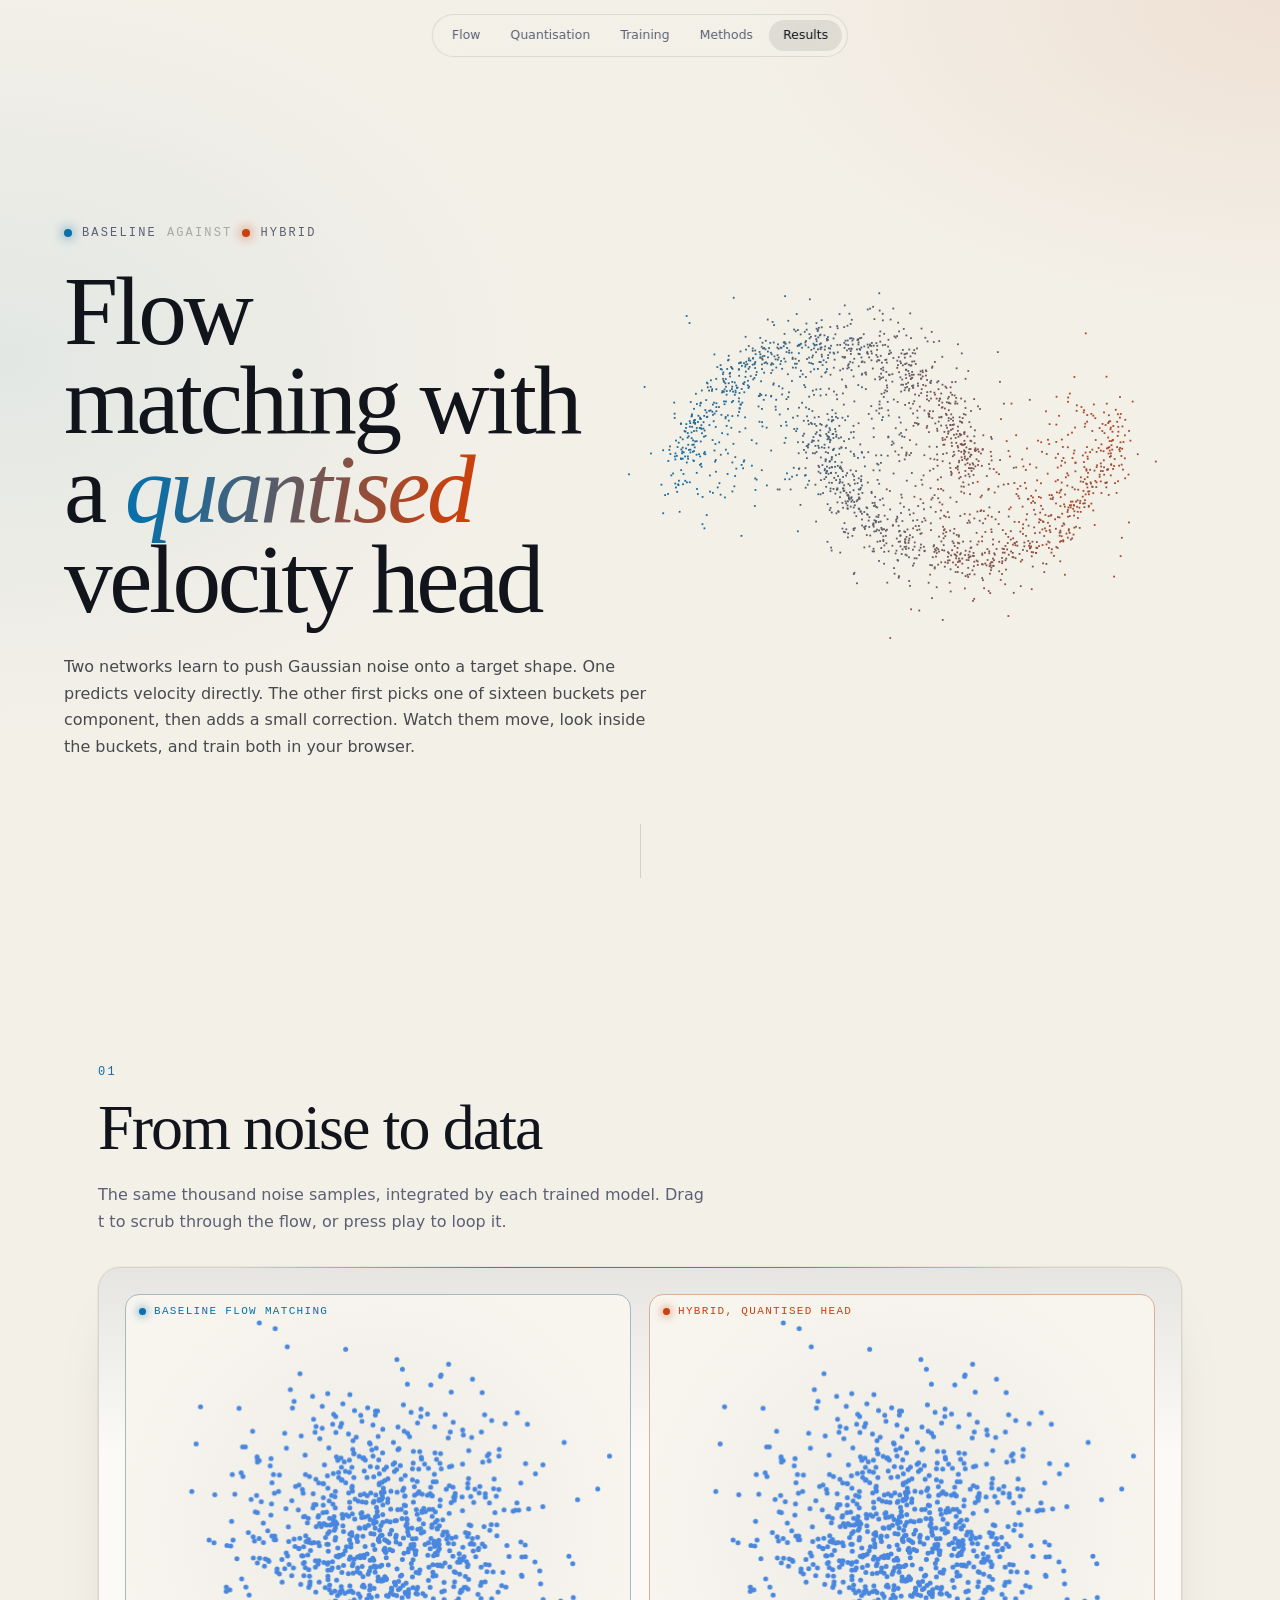
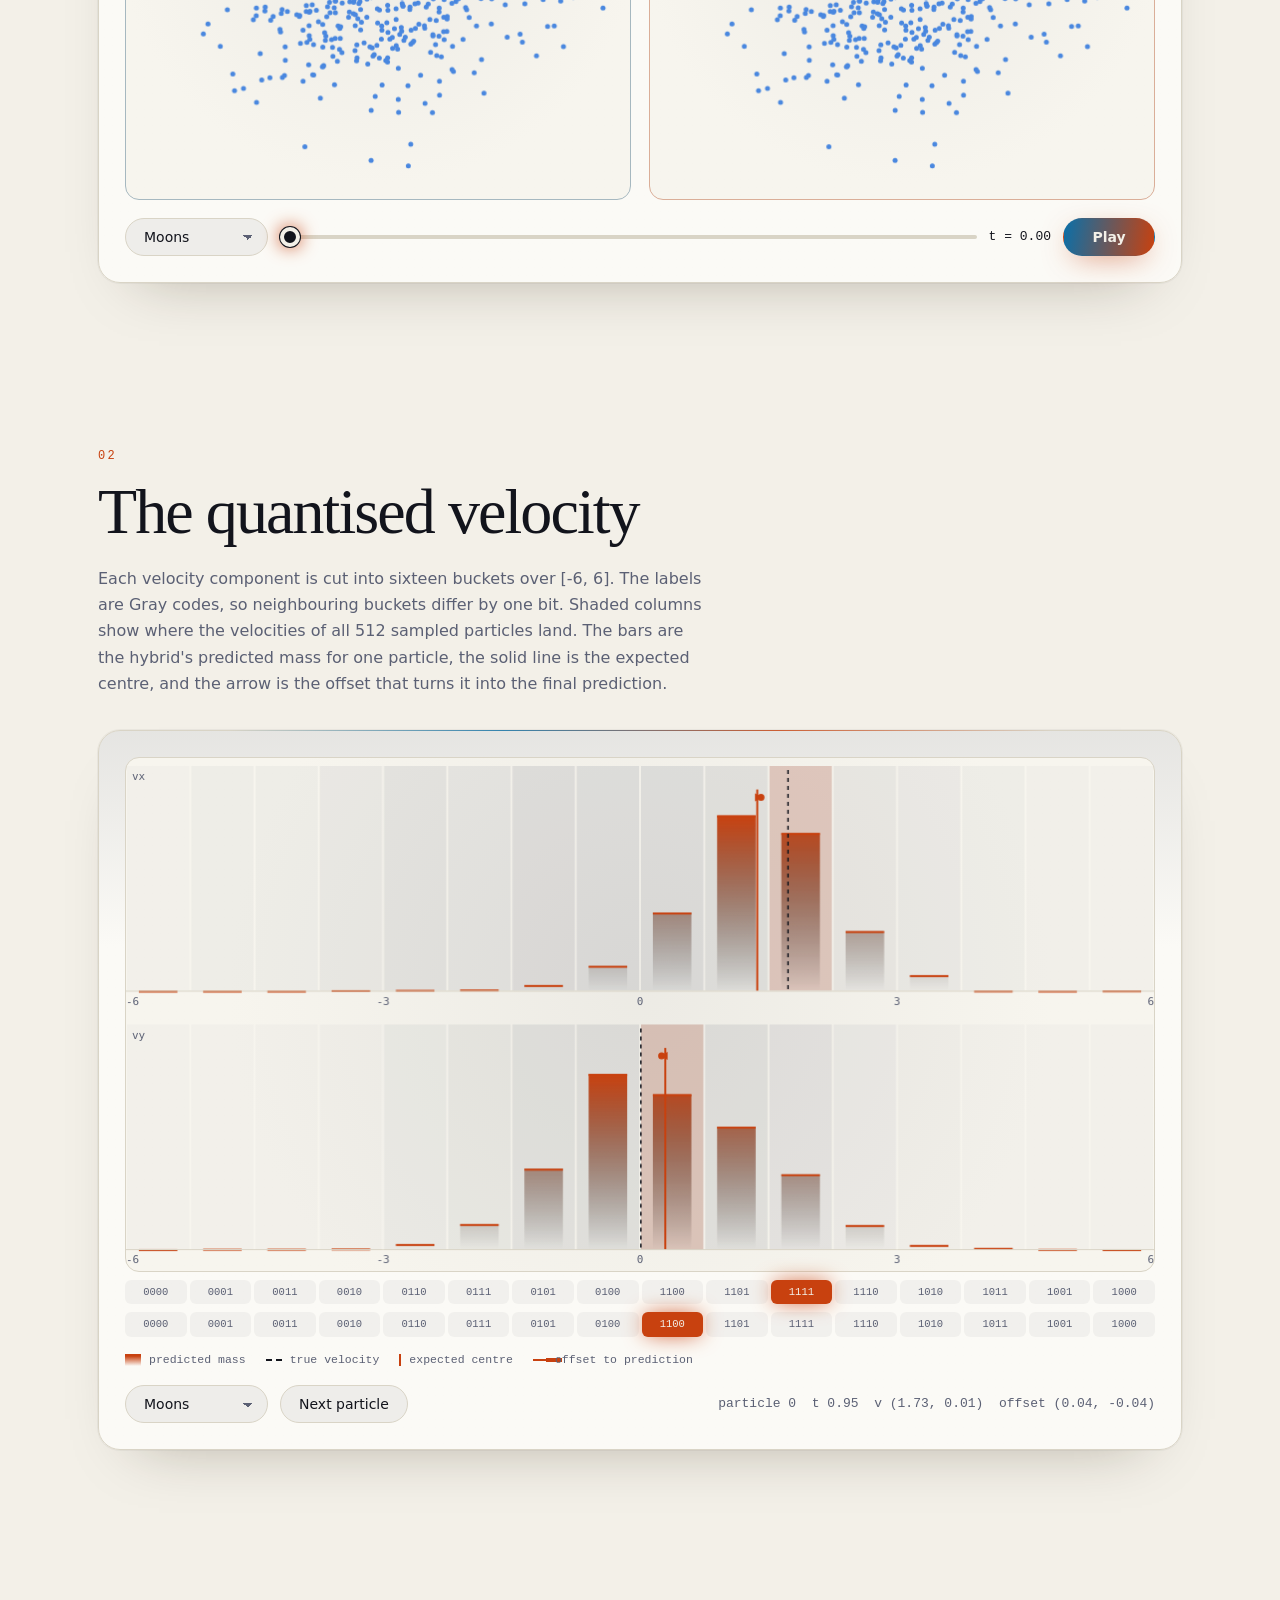
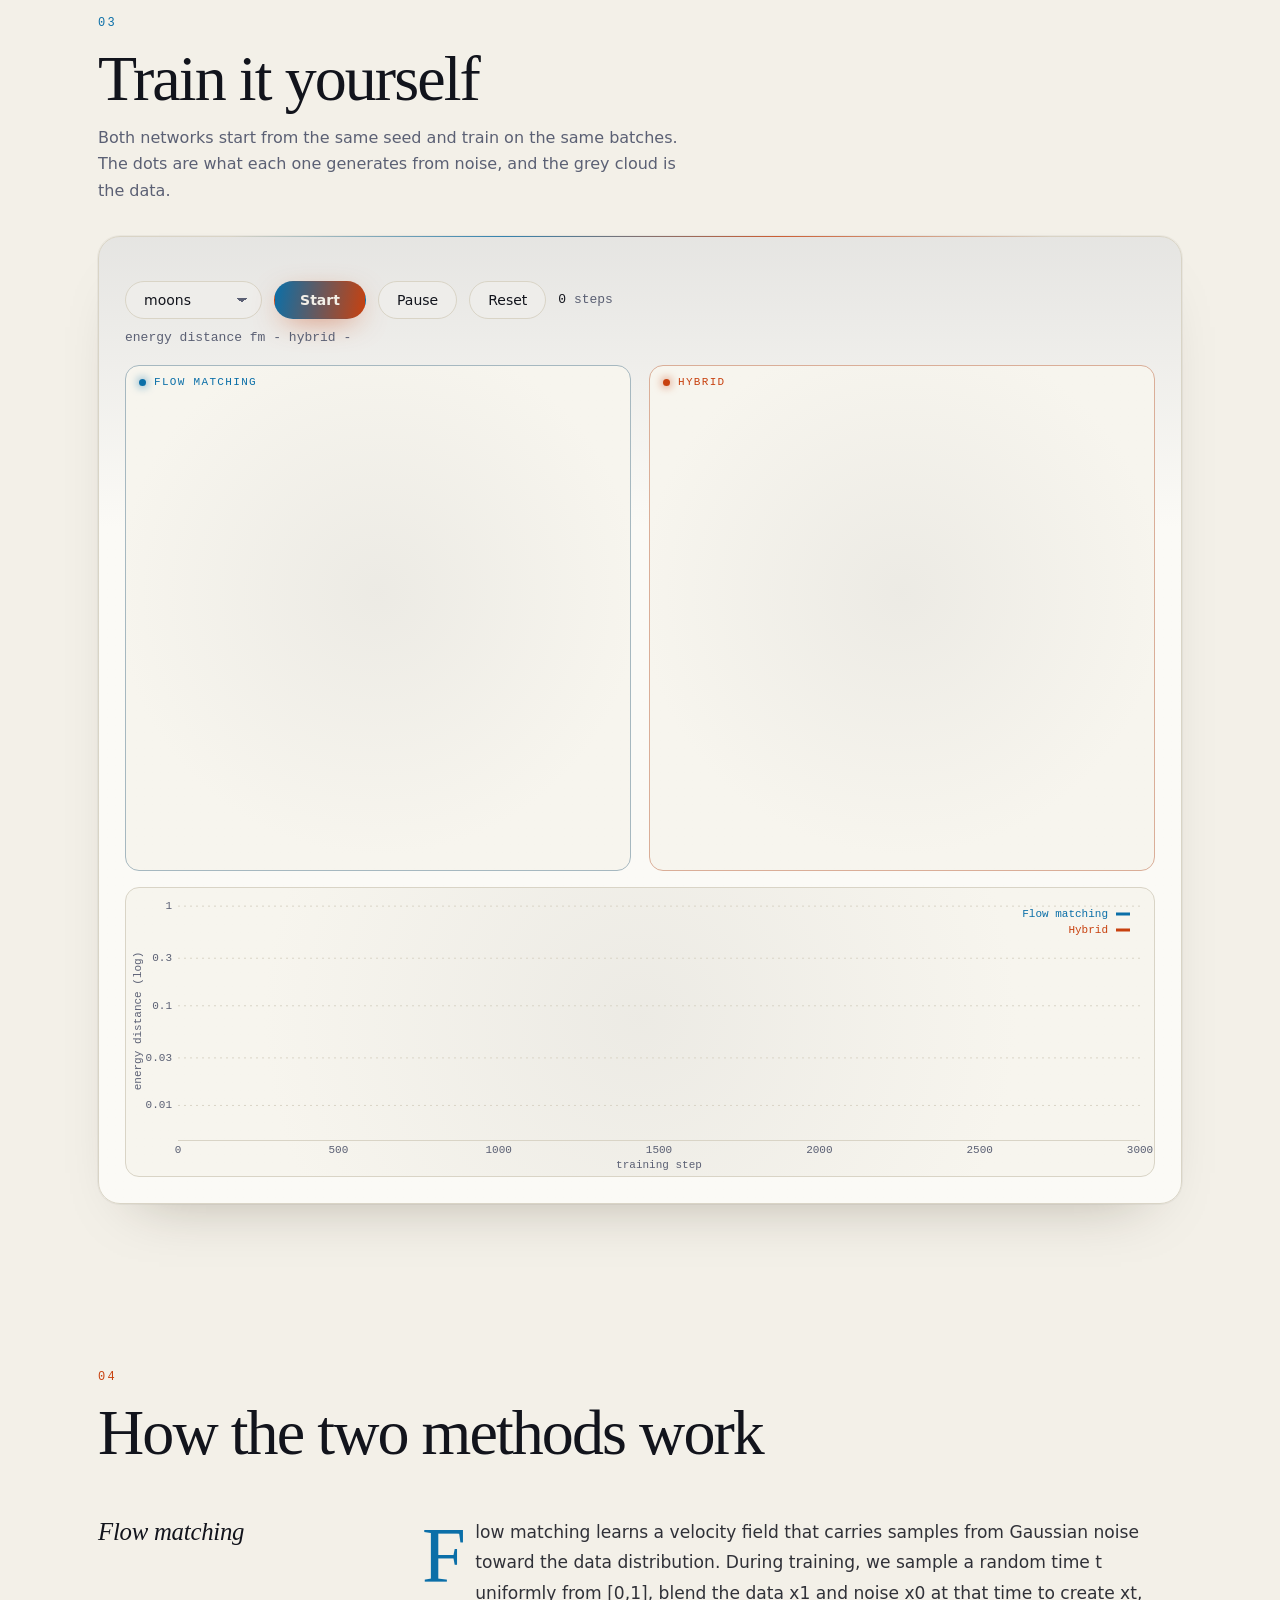
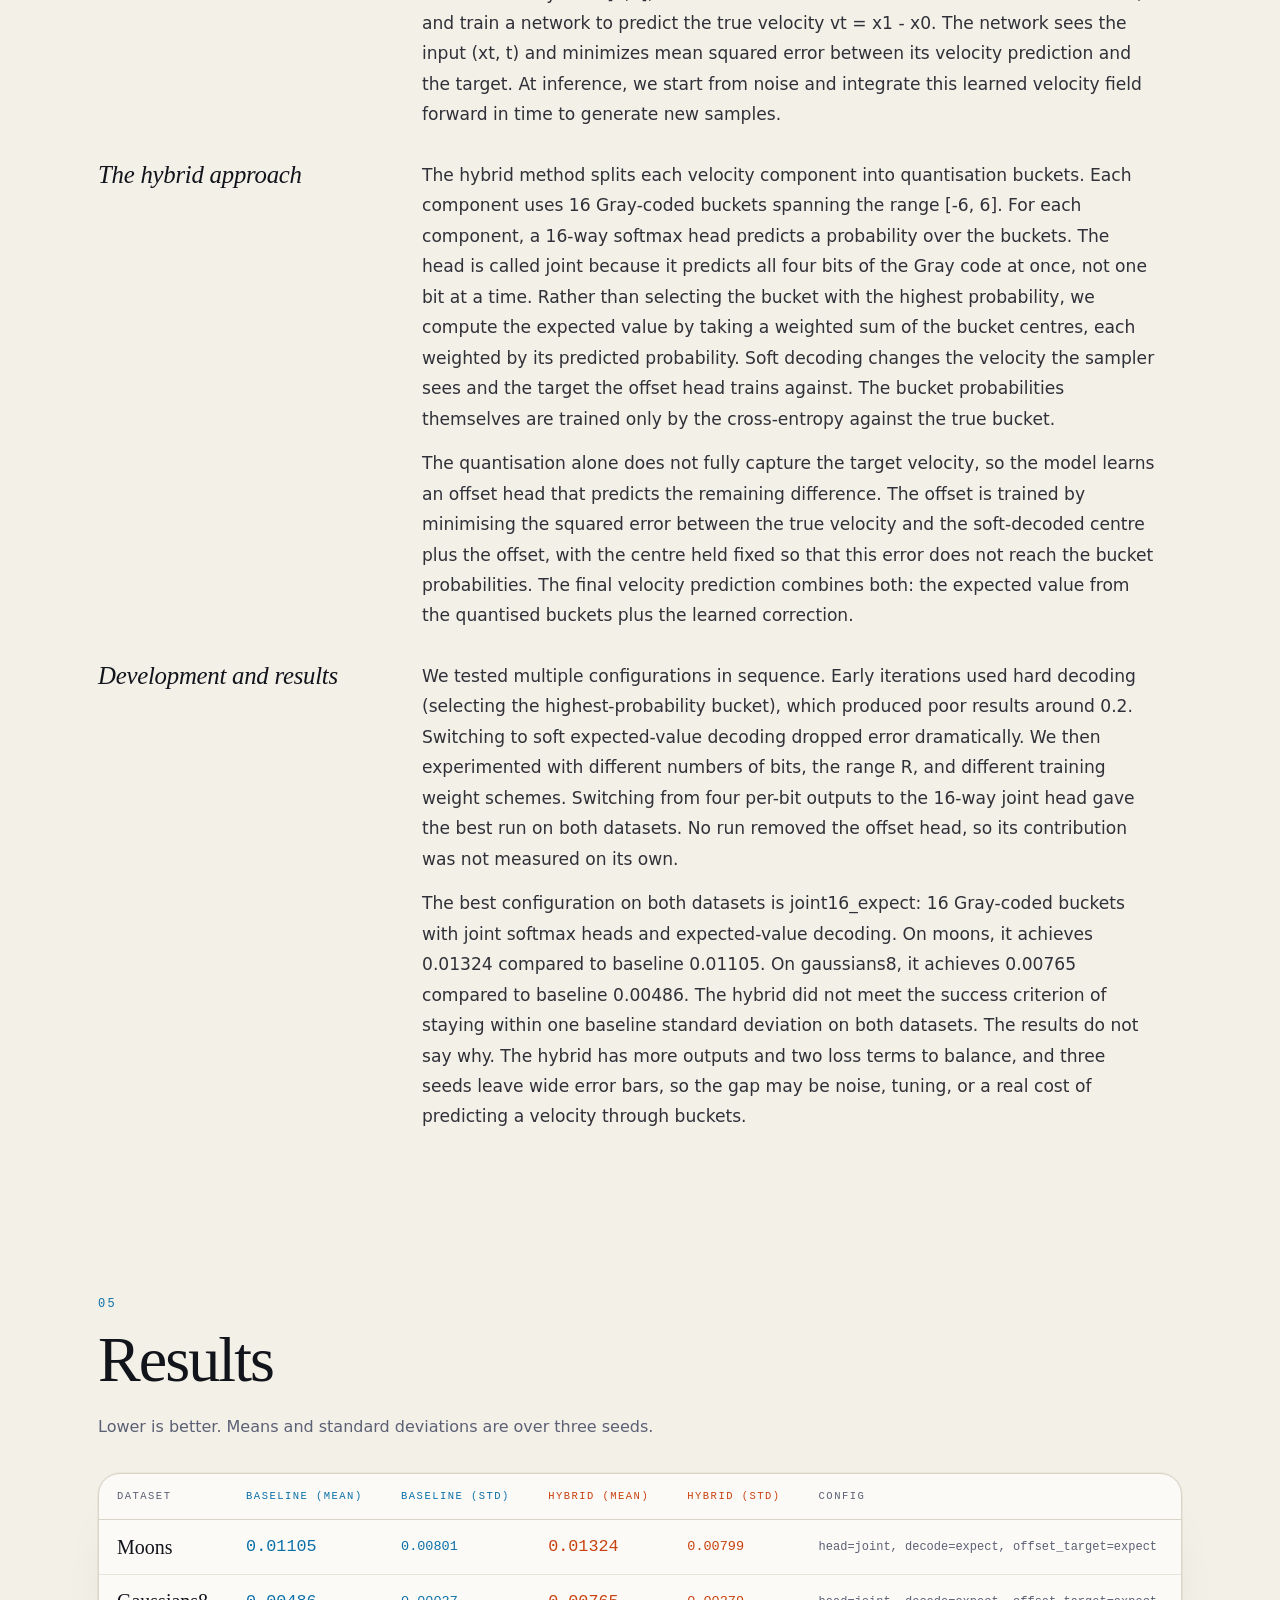
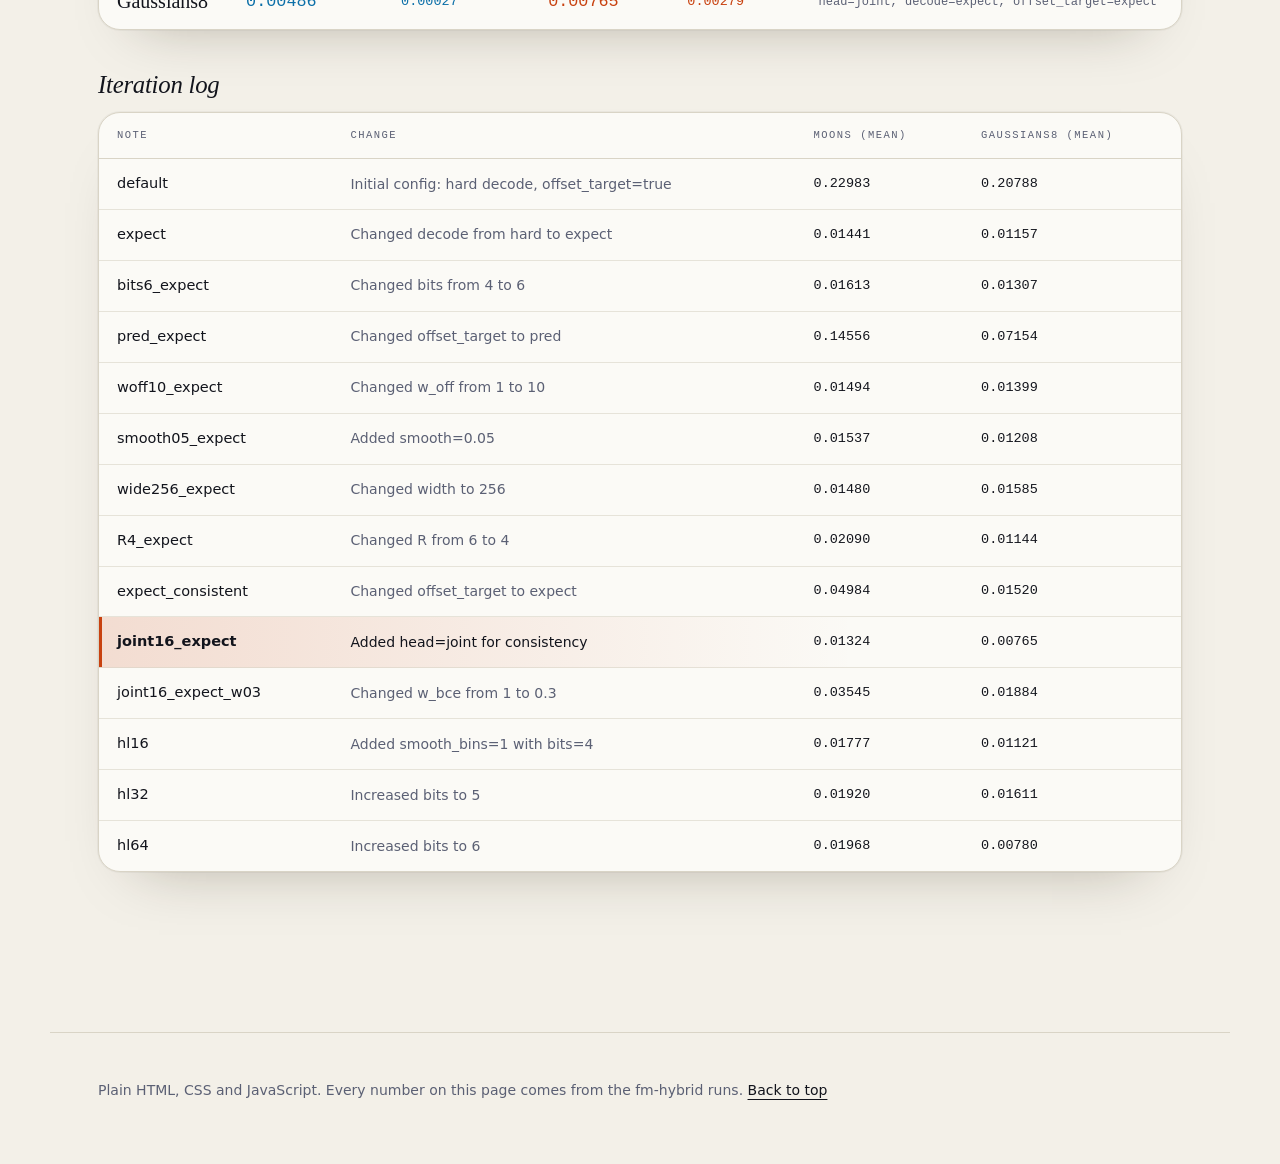
==== index.html @ cc27d555 "fm-hybrid-site: animation, quantisation view, in-browser training, prose and design Co-Authored-By: " ====
<!doctype html>
<html lang="en">
<head>
<meta charset="utf-8">
<title>Flow matching with a quantised velocity head</title>
<meta name="viewport" content="width=device-width, initial-scale=1">
<meta name="color-scheme" content="dark light">
<meta name="description" content="Flow matching against a hybrid with a quantised velocity head, with live animations and in-browser training.">
<link rel="stylesheet" href="css/style.css">
<script defer src="js/site.js"></script>
<script defer src="js/flow.js"></script>
<script defer src="js/quant.js"></script>
<script defer src="js/train-widget.js"></script>
</head>
<body>
<div class="progress" aria-hidden="true"></div>
<header id="top">
<canvas class="hero-canvas" aria-hidden="true"></canvas>
<div class="hero-inner">
<p class="eyebrow"><span class="dot fm"></span>baseline <span class="vs">against</span> <span class="dot hy"></span>hybrid</p>
<h1>Flow matching with a <em>quantised</em> velocity head</h1>
<p class="lede">Two networks learn to push Gaussian noise onto a target shape. One predicts velocity directly. The other first picks one of sixteen buckets per component, then adds a small correction. Watch them move, look inside the buckets, and train both in your browser.</p>
<nav aria-label="Sections">
<a href="#flow">Flow</a>
<a href="#quant">Quantisation</a>
<a href="#train">Training</a>
<a href="#methods">Methods</a>
<a href="#results">Results</a>
</nav>
</div>
<a class="scroll-cue" href="#flow" aria-label="Scroll to the first section"><span></span></a>
</header>
<main>
<section id="flow" data-widget="flow"><h2>From noise to data</h2>
<p class="lede">The same thousand noise samples, integrated by each trained model. Drag t to scrub through the flow, or press play to loop it.</p>
</section>
<section id="quant"><h2>The quantised velocity</h2>
<p class="lede">Each velocity component is cut into sixteen buckets over [-6, 6]. The labels are Gray codes, so neighbouring buckets differ by one bit. Shaded columns show where the velocities of all 512 sampled particles land. The bars are the hybrid's predicted mass for one particle, the solid line is the expected centre, and the arrow is the offset that turns it into the final prediction.</p>
</section>
<section id="train"><h2>Train it yourself</h2></section>
<section id="methods" class="prose"><h2>How the two methods work</h2>
<!-- prose:methods -->
<h3>Flow matching</h3>
<p>Flow matching learns a velocity field that carries samples from Gaussian noise toward the data distribution. During training, we sample a random time t uniformly from [0,1], blend the data x1 and noise x0 at that time to create xt, and train a network to predict the true velocity vt = x1 - x0. The network sees the input (xt, t) and minimizes mean squared error between its velocity prediction and the target. At inference, we start from noise and integrate this learned velocity field forward in time to generate new samples.</p>

<h3>The hybrid approach</h3>
<p>The hybrid method splits each velocity component into quantisation buckets. Each component uses 16 Gray-coded buckets spanning the range [-6, 6]. For each component, a 16-way softmax head predicts a probability over the buckets. The head is called joint because it predicts all four bits of the Gray code at once, not one bit at a time. Rather than selecting the bucket with the highest probability, we compute the expected value by taking a weighted sum of the bucket centres, each weighted by its predicted probability. Soft decoding changes the velocity the sampler sees and the target the offset head trains against. The bucket probabilities themselves are trained only by the cross-entropy against the true bucket.</p>
<p>The quantisation alone does not fully capture the target velocity, so the model learns an offset head that predicts the remaining difference. The offset is trained by minimising the squared error between the true velocity and the soft-decoded centre plus the offset, with the centre held fixed so that this error does not reach the bucket probabilities. The final velocity prediction combines both: the expected value from the quantised buckets plus the learned correction.</p>

<h3>Development and results</h3>
<p>We tested multiple configurations in sequence. Early iterations used hard decoding (selecting the highest-probability bucket), which produced poor results around 0.2. Switching to soft expected-value decoding dropped error dramatically. We then experimented with different numbers of bits, the range R, and different training weight schemes. Switching from four per-bit outputs to the 16-way joint head gave the best run on both datasets. No run removed the offset head, so its contribution was not measured on its own.</p>
<p>The best configuration on both datasets is joint16_expect: 16 Gray-coded buckets with joint softmax heads and expected-value decoding. On moons, it achieves 0.01324 compared to baseline 0.01105. On gaussians8, it achieves 0.00765 compared to baseline 0.00486. The hybrid did not meet the success criterion of staying within one baseline standard deviation on both datasets. The results do not say why. The hybrid has more outputs and two loss terms to balance, and three seeds leave wide error bars, so the gap may be noise, tuning, or a real cost of predicting a velocity through buckets.</p>
<!-- /prose:methods -->
</section>
<section id="results"><h2>Results</h2>
<p class="lede">Lower is better. Means and standard deviations are over three seeds.</p>
<div class="table-wrap">
<table class="headline">
<thead>
<tr>
<th>Dataset</th>
<th class="c-fm">Baseline (mean)</th>
<th class="c-fm">Baseline (std)</th>
<th class="c-hy">Hybrid (mean)</th>
<th class="c-hy">Hybrid (std)</th>
<th>Config</th>
</tr>
</thead>
<tbody>
<tr>
<td>Moons</td>
<td>0.01105</td>
<td>0.00801</td>
<td>0.01324</td>
<td>0.00799</td>
<td><code>head=joint, decode=expect, offset_target=expect</code></td>
</tr>
<tr>
<td>Gaussians8</td>
<td>0.00486</td>
<td>0.00027</td>
<td>0.00765</td>
<td>0.00279</td>
<td><code>head=joint, decode=expect, offset_target=expect</code></td>
</tr>
</tbody>
</table>
</div>

<h3>Iteration log</h3>
<div class="table-wrap">
<table class="log">
<thead>
<tr>
<th>Note</th>
<th>Change</th>
<th>Moons (mean)</th>
<th>Gaussians8 (mean)</th>
</tr>
</thead>
<tbody>
<tr>
<td>default</td>
<td>Initial config: hard decode, offset_target=true</td>
<td>0.22983</td>
<td>0.20788</td>
</tr>
<tr>
<td>expect</td>
<td>Changed decode from hard to expect</td>
<td>0.01441</td>
<td>0.01157</td>
</tr>
<tr>
<td>bits6_expect</td>
<td>Changed bits from 4 to 6</td>
<td>0.01613</td>
<td>0.01307</td>
</tr>
<tr>
<td>pred_expect</td>
<td>Changed offset_target to pred</td>
<td>0.14556</td>
<td>0.07154</td>
</tr>
<tr>
<td>woff10_expect</td>
<td>Changed w_off from 1 to 10</td>
<td>0.01494</td>
<td>0.01399</td>
</tr>
<tr>
<td>smooth05_expect</td>
<td>Added smooth=0.05</td>
<td>0.01537</td>
<td>0.01208</td>
</tr>
<tr>
<td>wide256_expect</td>
<td>Changed width to 256</td>
<td>0.01480</td>
<td>0.01585</td>
</tr>
<tr>
<td>R4_expect</td>
<td>Changed R from 6 to 4</td>
<td>0.02090</td>
<td>0.01144</td>
</tr>
<tr>
<td>expect_consistent</td>
<td>Changed offset_target to expect</td>
<td>0.04984</td>
<td>0.01520</td>
</tr>
<tr class="best">
<td>joint16_expect</td>
<td>Added head=joint for consistency</td>
<td>0.01324</td>
<td>0.00765</td>
</tr>
<tr>
<td>joint16_expect_w03</td>
<td>Changed w_bce from 1 to 0.3</td>
<td>0.03545</td>
<td>0.01884</td>
</tr>
<tr>
<td>hl16</td>
<td>Added smooth_bins=1 with bits=4</td>
<td>0.01777</td>
<td>0.01121</td>
</tr>
<tr>
<td>hl32</td>
<td>Increased bits to 5</td>
<td>0.01920</td>
<td>0.01611</td>
</tr>
<tr>
<td>hl64</td>
<td>Increased bits to 6</td>
<td>0.01968</td>
<td>0.00780</td>
</tr>
</tbody>
</table>
</div>
</section>
</main>
<footer><p>Plain HTML, CSS and JavaScript. Every number on this page comes from the fm-hybrid runs. <a href="#top">Back to top</a></p></footer>
</body>
</html>
---- css/style.css ----
:root {
  --bg: #07080d; --bg-2: #0d0f18; --surface: #10131d; --text: #eef0f6; --muted: #8a91a6; --faint: #4a5066;
  --fm: #5ad1ff; --hybrid: #ff7a45; --border: #222736; --canvas-bg: #090b12;
  --radius: 22px;
  --font: "Inter", system-ui, -apple-system, "Segoe UI", Roboto, sans-serif;
  --display: "Iowan Old Style", "Palatino Linotype", Palatino, "URW Palladio L", P052, "Book Antiqua", Georgia, serif;
  --mono: ui-monospace, "JetBrains Mono", "SF Mono", Menlo, Consolas, monospace;
  --ease: cubic-bezier(.2, .7, .1, 1);
  --glow: 0 0 0 1px color-mix(in oklab, var(--text) 6%, transparent), 0 30px 80px -40px rgb(0 0 0 / .8);
  color-scheme: dark;
}
@media (prefers-color-scheme: light) {
  :root {
    --bg: #f3f0e8; --bg-2: #ebe7dc; --surface: #fbfaf6; --text: #12141c; --muted: #5b6074; --faint: #a7a99f;
    --fm: #0b6fa8; --hybrid: #c8410f; --border: #d9d4c6; --canvas-bg: #f7f5ee;
    --glow: 0 0 0 1px rgb(0 0 0 / .04), 0 30px 60px -40px rgb(40 30 10 / .35);
    color-scheme: light;
  }
}
* { box-sizing: border-box; }
html { scroll-behavior: smooth; -webkit-text-size-adjust: 100%; }
body {
  margin: 0; color: var(--text); font: 17px/1.65 var(--font); background: var(--bg);
  background-image:
    radial-gradient(60vw 50vh at 100% 0%, color-mix(in oklab, var(--hybrid) 9%, transparent), transparent 70%),
    radial-gradient(60vw 60vh at 0% 40%, color-mix(in oklab, var(--fm) 7%, transparent), transparent 70%);
  background-attachment: fixed; -webkit-font-smoothing: antialiased; overflow-x: hidden;
}
::selection { background: var(--hybrid); color: var(--bg); }
a { color: inherit; }
:focus-visible { outline: 2px solid var(--hybrid); outline-offset: 3px; border-radius: 6px; }

.progress {
  position: fixed; inset: 0 0 auto; height: 2px; z-index: 30; transform-origin: 0 50%; transform: scaleX(0);
  background: linear-gradient(90deg, var(--fm), var(--hybrid));
  animation: grow linear both; animation-timeline: scroll(root);
}
@keyframes grow { to { transform: scaleX(1); } }

/* hero */
header#top {
  position: relative; min-height: 100svh; display: grid; align-items: end; isolation: isolate; overflow: hidden;
  padding: 120px clamp(20px, 5vw, 72px) clamp(72px, 12vh, 140px);
}
.hero-canvas { position: absolute; inset: 0; width: 100%; height: 100%; z-index: -1; }
header#top::after {
  content: ""; position: absolute; inset: auto 0 0; height: 30%; z-index: -1; pointer-events: none;
  background: linear-gradient(transparent, var(--bg));
}
.hero-inner { max-width: 1240px; width: 100%; margin: 0 auto; }
.eyebrow {
  font: 500 12px/1 var(--mono); letter-spacing: .18em; text-transform: uppercase; color: var(--muted);
  display: flex; align-items: center; gap: 10px; margin: 0 0 28px;
}
.eyebrow .vs { color: var(--faint); }
.dot { width: 8px; height: 8px; border-radius: 50%; display: inline-block; }
.dot.fm { background: var(--fm); box-shadow: 0 0 12px var(--fm); }
.dot.hy { background: var(--hybrid); box-shadow: 0 0 12px var(--hybrid); }
h1 {
  font: 400 clamp(2.7rem, 7.6vw, 7.4rem)/.92 var(--display); letter-spacing: -.035em;
  max-width: 11ch; margin: 0; text-wrap: balance;
}
h1 em {
  font-style: italic; padding-right: .06em;
  background: linear-gradient(100deg, var(--fm) 10%, var(--hybrid) 90%); -webkit-background-clip: text; background-clip: text; color: transparent;
}
.lede { max-width: 60ch; color: var(--muted); font-size: clamp(1rem, 1.25vw, 1.15rem); margin: 0 0 32px; text-wrap: pretty; }
header .lede { margin-top: 30px; color: color-mix(in oklab, var(--text) 72%, var(--bg)); }

#top nav {
  position: fixed; top: 14px; left: 50%; transform: translateX(-50%); z-index: 20;
  display: flex; gap: 2px; padding: 5px; border-radius: 999px; max-width: calc(100vw - 20px); overflow-x: auto; scrollbar-width: none;
  background: color-mix(in oklab, var(--bg) 62%, transparent); border: 1px solid color-mix(in oklab, var(--text) 10%, transparent);
  backdrop-filter: blur(14px) saturate(1.4); -webkit-backdrop-filter: blur(14px) saturate(1.4);
}
#top nav a {
  font: 500 12.5px/1 var(--font); text-decoration: none; color: var(--muted); padding: 9px 14px; border-radius: 999px;
  white-space: nowrap; transition: color .25s, background .25s;
}
#top nav a:hover, #top nav a.here { color: var(--text); background: color-mix(in oklab, var(--text) 9%, transparent); }
.scroll-cue {
  position: absolute; left: 50%; bottom: 22px; width: 1px; height: 54px; overflow: hidden;
  background: color-mix(in oklab, var(--text) 14%, transparent);
}
.scroll-cue span {
  position: absolute; left: 0; top: -40%; width: 1px; height: 40%;
  background: linear-gradient(transparent, var(--text)); animation: drip 2.2s var(--ease) infinite;
}
@keyframes drip { to { top: 110%; } }

/* layout */
main { max-width: 1180px; margin: 0 auto; padding: 0 clamp(16px, 4vw, 48px) 40px; counter-reset: sec; }
main > section { padding-top: clamp(80px, 13vw, 168px); counter-increment: sec; scroll-margin-top: 20px; }
h2 {
  font: 400 clamp(2.1rem, 5vw, 4rem)/1 var(--display); letter-spacing: -.03em; margin: 0 0 22px; text-wrap: balance;
}
h2::before {
  content: counter(sec, decimal-leading-zero); display: block; margin-bottom: 18px;
  font: 500 12px/1 var(--mono); letter-spacing: .2em; color: var(--hybrid);
}
main > section:nth-of-type(odd) h2::before { color: var(--fm); }
h3 { font: italic 400 1.55rem/1.2 var(--display); letter-spacing: -.01em; margin: 40px 0 12px; }

/* widgets */
.widget {
  position: relative; border-radius: var(--radius); padding: clamp(12px, 2.2vw, 26px);
  background: linear-gradient(180deg, color-mix(in oklab, var(--surface) 92%, var(--text)), var(--surface) 30%);
  border: 1px solid var(--border); box-shadow: var(--glow);
}
.widget::before {
  content: ""; position: absolute; top: -1px; left: 12%; right: 12%; height: 1px;
  background: linear-gradient(90deg, transparent, var(--fm), var(--hybrid), transparent); opacity: .8;
}
.duo, .train-row { display: grid; grid-template-columns: 1fr 1fr; gap: clamp(10px, 1.6vw, 18px); }
.panel { position: relative; margin: 0; --m: var(--fm); }
.panel[data-method="hybrid"] { --m: var(--hybrid); }
.panel canvas, .quant-canvas, .train-metric {
  display: block; width: 100%; border-radius: calc(var(--radius) - 8px);
  background: radial-gradient(circle at 50% 45%, color-mix(in oklab, var(--text) 4%, var(--canvas-bg)), var(--canvas-bg) 70%);
  border: 1px solid var(--border);
}
.panel canvas { aspect-ratio: 1; border-color: color-mix(in oklab, var(--m) 28%, var(--border)); transition: border-color .4s, box-shadow .4s; }
.panel:hover canvas { border-color: color-mix(in oklab, var(--m) 60%, var(--border)); box-shadow: 0 0 40px -12px var(--m); }
.panel-label {
  position: absolute; top: 12px; left: 14px; display: flex; align-items: center; gap: 8px; pointer-events: none;
  font: 500 11px/1 var(--mono); letter-spacing: .12em; text-transform: uppercase; color: var(--m);
}
.panel-label::before { content: ""; width: 7px; height: 7px; border-radius: 50%; background: var(--m); box-shadow: 0 0 10px var(--m); }

.controls { display: flex; flex-wrap: wrap; align-items: center; gap: 10px 12px; margin-top: 18px; }
.btn, .controls select {
  font: 500 14px/1 var(--font); color: var(--text); background: color-mix(in oklab, var(--text) 5%, var(--surface));
  border: 1px solid var(--border); border-radius: 999px; padding: 11px 18px; cursor: pointer;
  transition: border-color .2s, background .2s, transform .2s var(--ease), box-shadow .3s;
}
.btn:hover:not(:disabled), .controls select:hover { border-color: color-mix(in oklab, var(--text) 35%, var(--border)); transform: translateY(-1px); }
.btn:active:not(:disabled) { transform: translateY(0) scale(.97); }
.btn:disabled { opacity: .38; cursor: default; }
.controls select {
  appearance: none; -webkit-appearance: none; padding-right: 38px;
  background-image: linear-gradient(45deg, transparent 50%, var(--muted) 50%), linear-gradient(135deg, var(--muted) 50%, transparent 50%);
  background-position: calc(100% - 19px) 52%, calc(100% - 14px) 52%; background-size: 5px 5px; background-repeat: no-repeat;
}
.controls select option { background: var(--surface); color: var(--text); }
.btn.play, .btn.train-start {
  color: var(--bg); border-color: transparent; font-weight: 600; min-width: 92px;
  background: linear-gradient(100deg, var(--fm), var(--hybrid));
  box-shadow: 0 8px 30px -10px color-mix(in oklab, var(--hybrid) 70%, transparent);
}
.btn.play:hover, .btn.train-start:hover:not(:disabled) { box-shadow: 0 10px 36px -8px var(--hybrid); }
.btn.play[aria-pressed="true"] { background: var(--text); box-shadow: none; }

.range {
  -webkit-appearance: none; appearance: none; flex: 1 1 220px; min-width: 160px; height: 28px; margin: 0; background: transparent; cursor: pointer; --p: 0%;
}
.range::-webkit-slider-runnable-track {
  height: 4px; border-radius: 4px;
  background: linear-gradient(90deg, var(--fm), var(--hybrid)) 0 0 / var(--p) 100% no-repeat, var(--border);
}
.range::-moz-range-track { height: 4px; border-radius: 4px; background: var(--border); }
.range::-moz-range-progress { height: 4px; border-radius: 4px; background: linear-gradient(90deg, var(--fm), var(--hybrid)); }
.range::-webkit-slider-thumb {
  -webkit-appearance: none; width: 20px; height: 20px; margin-top: -8px; border-radius: 50%;
  background: var(--text); border: 4px solid var(--bg); box-shadow: 0 0 0 1px var(--text), 0 0 18px var(--hybrid);
  transition: transform .2s var(--ease);
}
.range::-moz-range-thumb { width: 12px; height: 12px; border-radius: 50%; background: var(--text); border: 4px solid var(--bg); box-shadow: 0 0 0 1px var(--text), 0 0 18px var(--hybrid); }
.range:hover::-webkit-slider-thumb, .range:active::-webkit-slider-thumb { transform: scale(1.18); }
.range:focus-visible { outline: none; }
.range:focus-visible::-webkit-slider-thumb { box-shadow: 0 0 0 2px var(--hybrid), 0 0 18px var(--hybrid); }

.readout { font: 13px/1.4 var(--mono); color: var(--muted); font-variant-numeric: tabular-nums; }
.t-readout { min-width: 8ch; color: var(--text); }

/* quantisation */
.quant-canvas { aspect-ratio: 16 / 8; }
.bin-strip { display: grid; grid-template-columns: repeat(16, 1fr); gap: 3px; margin-top: 8px; }
.bin-label {
  font: 10.5px/1 var(--mono); text-align: center; padding: 7px 0; border-radius: 6px; color: var(--muted);
  background: color-mix(in oklab, var(--text) 4%, transparent); transition: background .35s var(--ease), color .35s, box-shadow .35s;
}
.bin-label.on { background: var(--hybrid); color: var(--bg); box-shadow: 0 0 22px -4px var(--hybrid); }
.legend { display: flex; flex-wrap: wrap; gap: 8px 20px; margin-top: 16px; font: 11.5px/1.3 var(--mono); color: var(--muted); }
.legend .k { display: inline-flex; align-items: center; gap: 8px; }
.legend .k::before { content: ""; width: 16px; height: 10px; }
.k-bar::before { background: linear-gradient(var(--hybrid), transparent); border-top: 2px solid var(--hybrid); }
.k-true::before { height: 0 !important; border-top: 2px dashed var(--text); }
.k-exp::before { width: 2px !important; height: 12px !important; background: var(--hybrid); }
.k-off::before { height: 2px !important; background: var(--hybrid); box-shadow: 14px 0 0 1px var(--hybrid); width: 14px !important; }
.offset-readout { margin-left: auto; white-space: pre-wrap; }

/* training */
#train .train-intro { margin-top: -8px; }
.train-row { margin-top: 18px; }
.train-fig canvas { aspect-ratio: 1; }
.train-fig .panel-label { top: 12px; }
.train-metric { height: 290px; margin-top: 16px; }
.metric-readout { flex-basis: 100%; }
.step-readout { color: var(--text); min-width: 5ch; }
.step-readout::after { content: " steps"; color: var(--muted); }

/* prose */
.prose { display: grid; grid-template-columns: minmax(180px, 260px) minmax(0, 68ch); column-gap: clamp(24px, 5vw, 72px); }
.prose > h2 { grid-column: 1 / -1; }
.prose > h3 { grid-column: 1; margin-top: 30px; color: var(--text); }
.prose > p { grid-column: 2; margin: 30px 0 0; font-size: 1.07rem; line-height: 1.78; color: color-mix(in oklab, var(--text) 84%, var(--bg)); }
.prose > h3 + p + p { margin-top: 14px; }
.prose > h3:first-of-type + p::first-letter {
  float: left; font: 400 4.6em/.8 var(--display); margin: .08em .12em 0 0; color: var(--fm);
}

/* tables */
.table-wrap { overflow-x: auto; border-radius: var(--radius); border: 1px solid var(--border); background: var(--surface); box-shadow: var(--glow); }
table { width: 100%; border-collapse: collapse; font-size: 14.5px; }
th {
  font: 500 10.5px/1.3 var(--mono); letter-spacing: .14em; text-transform: uppercase; color: var(--muted);
  text-align: left; padding: 16px 18px; border-bottom: 1px solid var(--border); white-space: nowrap;
}
td { padding: 13px 18px; border-bottom: 1px solid color-mix(in oklab, var(--border) 60%, transparent); font-variant-numeric: tabular-nums; }
tbody tr:last-child td { border-bottom: 0; }
tbody tr { transition: background .2s; }
tbody tr:hover { background: color-mix(in oklab, var(--text) 4%, transparent); }
td:not(:first-child) { font-family: var(--mono); font-size: 13.5px; }
th.c-fm { color: var(--fm); }
th.c-hy { color: var(--hybrid); }
.headline td:nth-child(2), .headline td:nth-child(3) { color: var(--fm); }
.headline td:nth-child(4), .headline td:nth-child(5) { color: var(--hybrid); }
.headline td:first-child { font: 400 1.25rem var(--display); }
.headline td:nth-child(2), .headline td:nth-child(4) { font-size: 1.05rem; }
code { font: 12px var(--mono); color: var(--muted); }
.log td:nth-child(2) { font-family: var(--font); font-size: 14px; color: var(--muted); }
.log tr.best { background: linear-gradient(90deg, color-mix(in oklab, var(--hybrid) 16%, transparent), transparent 70%); }
.log tr.best td { color: var(--text); }
.log tr.best td:first-child { box-shadow: inset 3px 0 0 var(--hybrid); font-weight: 600; }

footer { max-width: 1180px; margin: 120px auto 0; padding: 32px clamp(16px, 4vw, 48px) 48px; border-top: 1px solid var(--border); color: var(--muted); font-size: 14px; }
footer a { color: var(--text); text-underline-offset: 4px; }

/* reveal */
.js .reveal { opacity: 0; transform: translateY(36px); transition: opacity 1s var(--ease), transform 1.1s var(--ease); }
.js .reveal.in { opacity: 1; transform: none; }

@media (max-width: 760px) {
  body { font-size: 16px; }
  .prose { display: block; }
  .prose > p { margin-top: 12px; }
  .quant-canvas { aspect-ratio: 4 / 3; }
  .bin-label { writing-mode: vertical-rl; transform: rotate(180deg); padding: 6px 0; font-size: 9.5px; }
  .offset-readout { margin-left: 0; flex-basis: 100%; }
}
@media (max-width: 520px) {
  .duo, .train-row { grid-template-columns: 1fr; }
  .range { flex-basis: 100%; order: 3; }
  header#top { padding-bottom: 96px; }
  #top nav a { padding: 8px 7px; font-size: 11.5px; }
}
@media (prefers-reduced-motion: reduce) {
  html { scroll-behavior: auto; }
  *, *::before, *::after { transition-duration: 0s !important; animation: none !important; }
  .js .reveal { opacity: 1; transform: none; }
  .progress { display: none; }
}
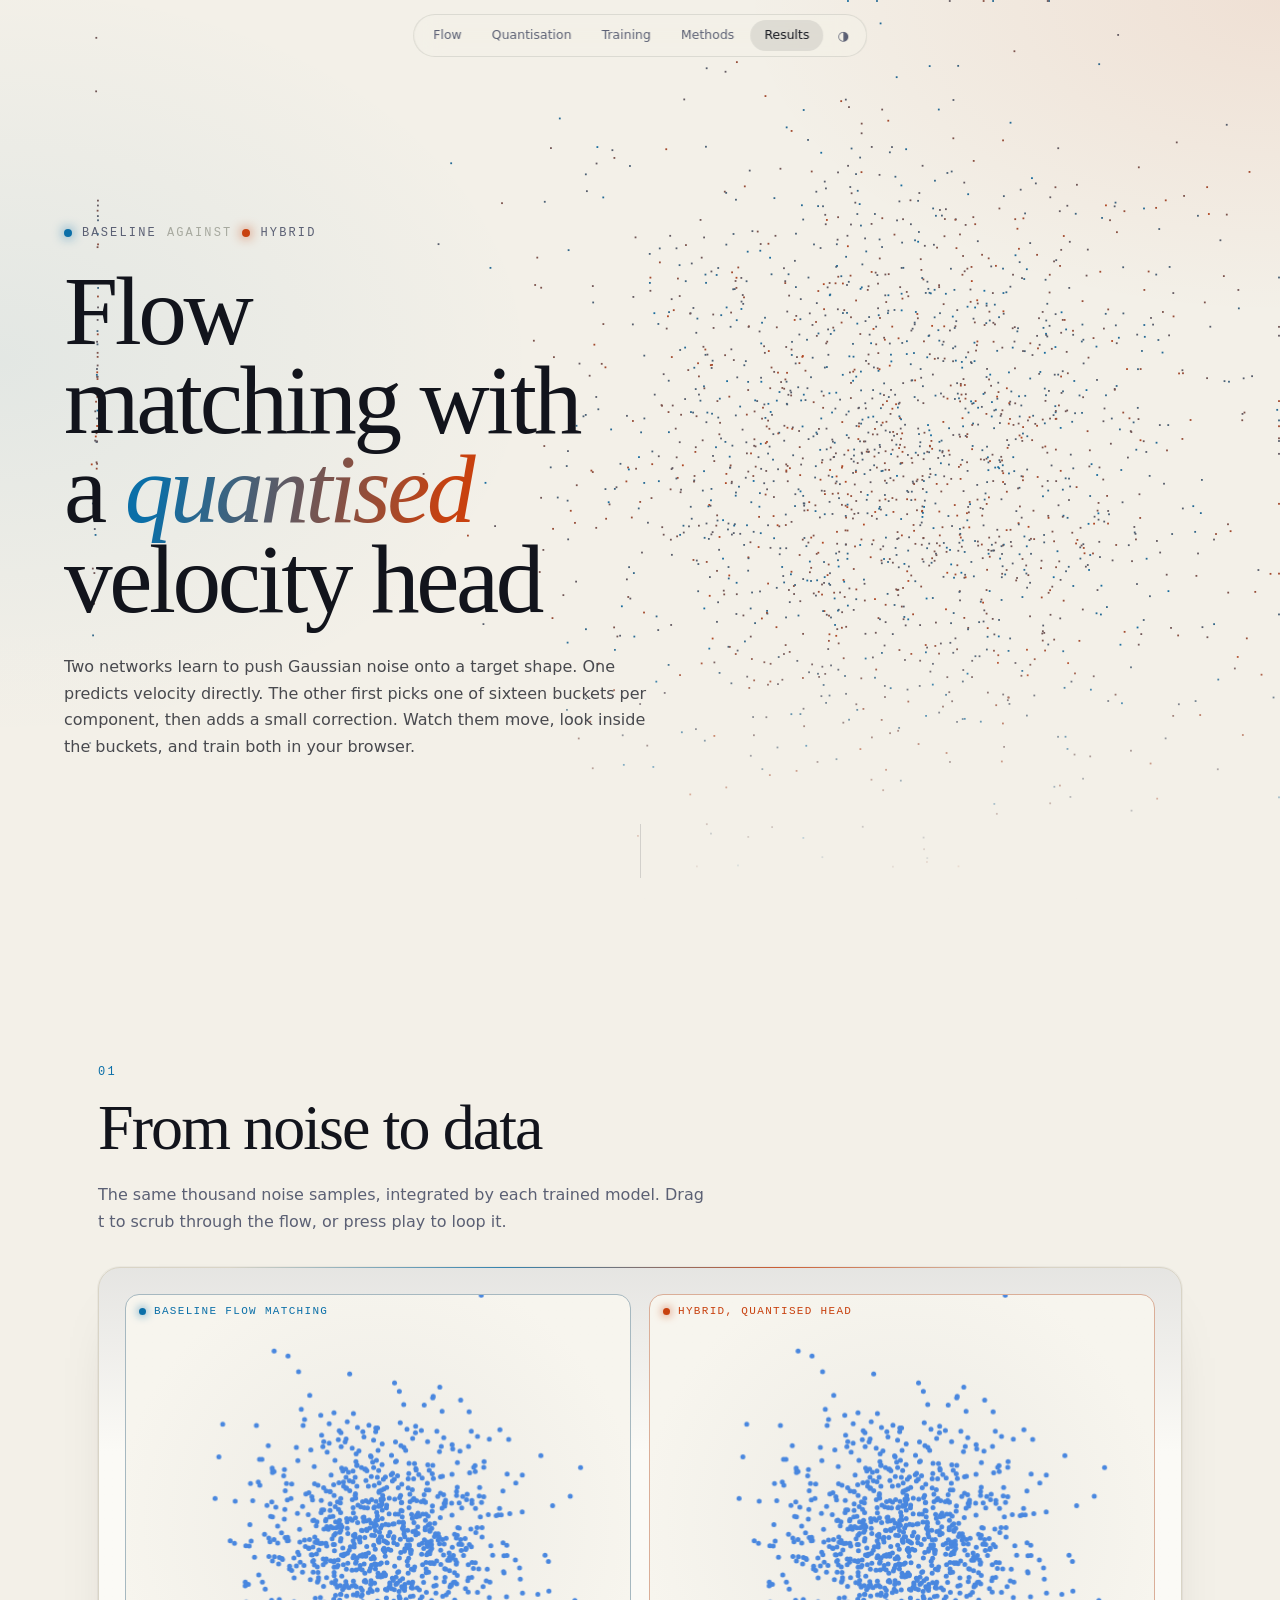
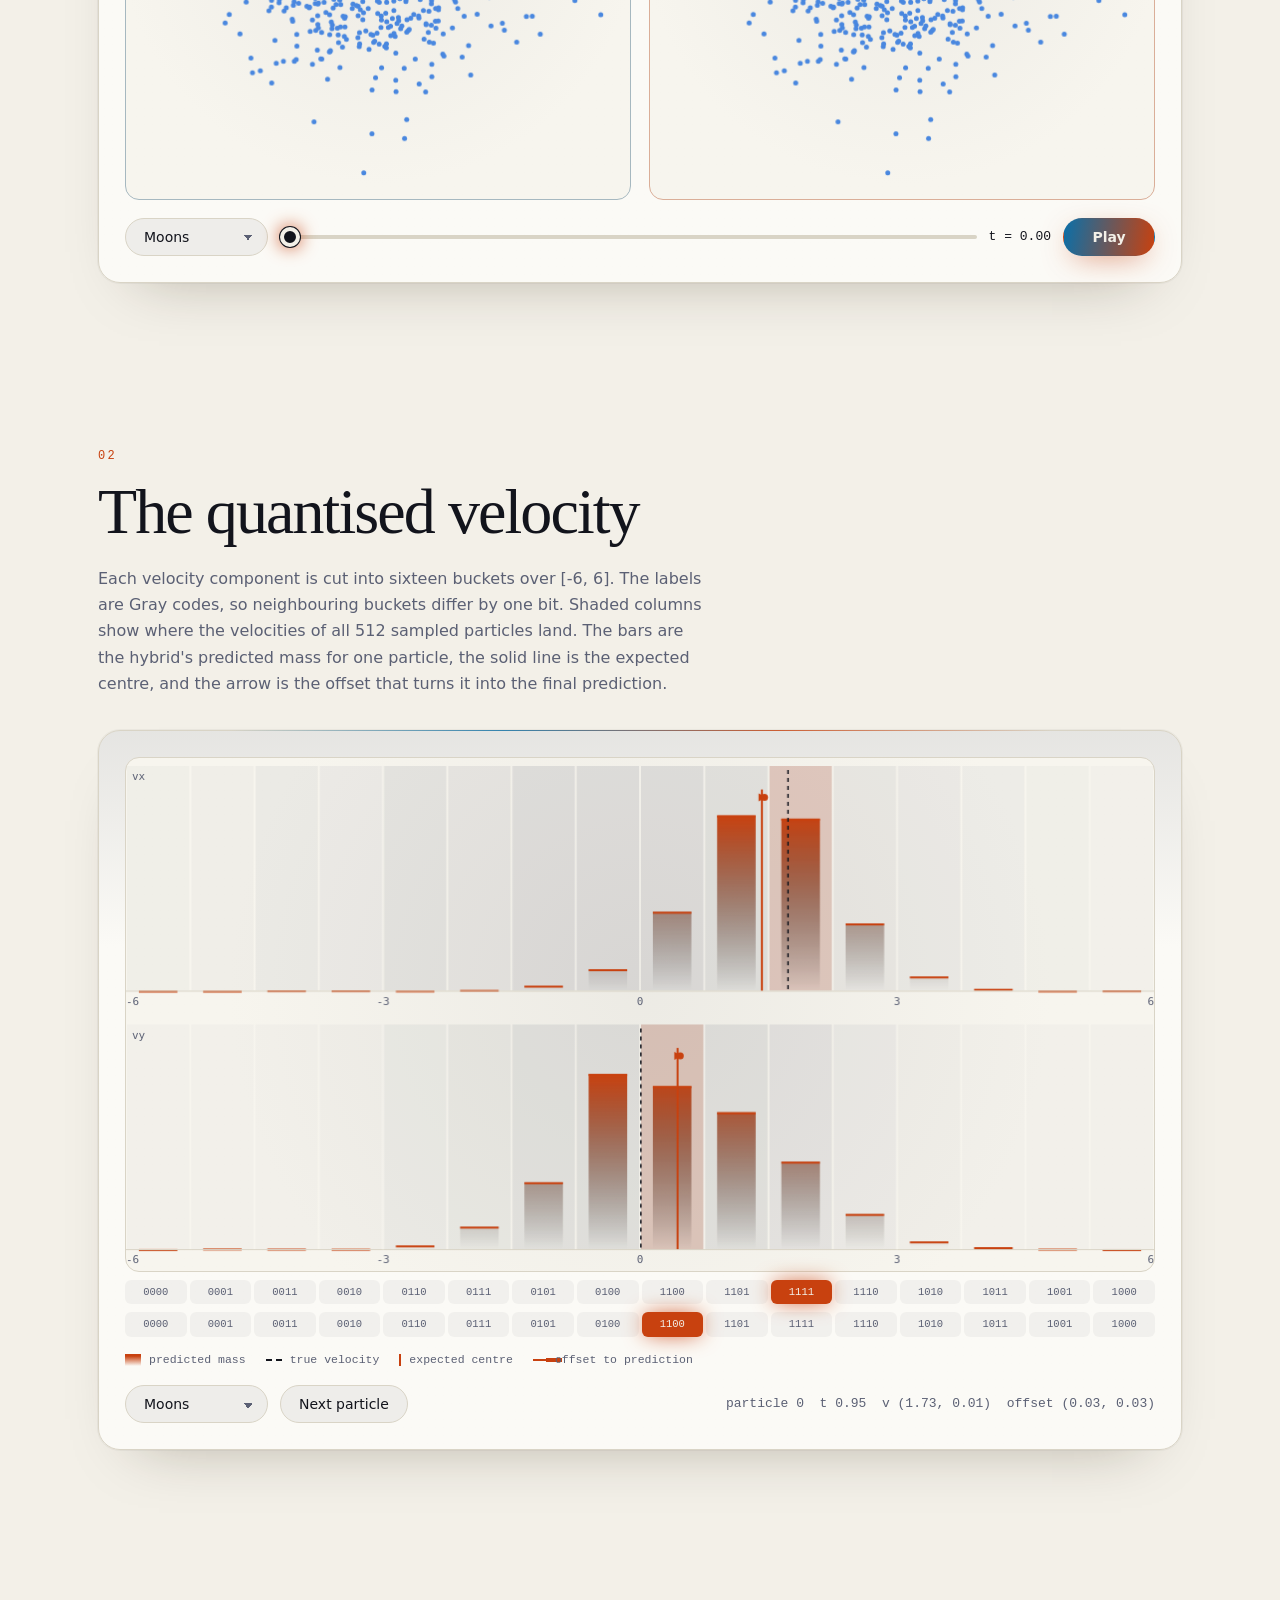
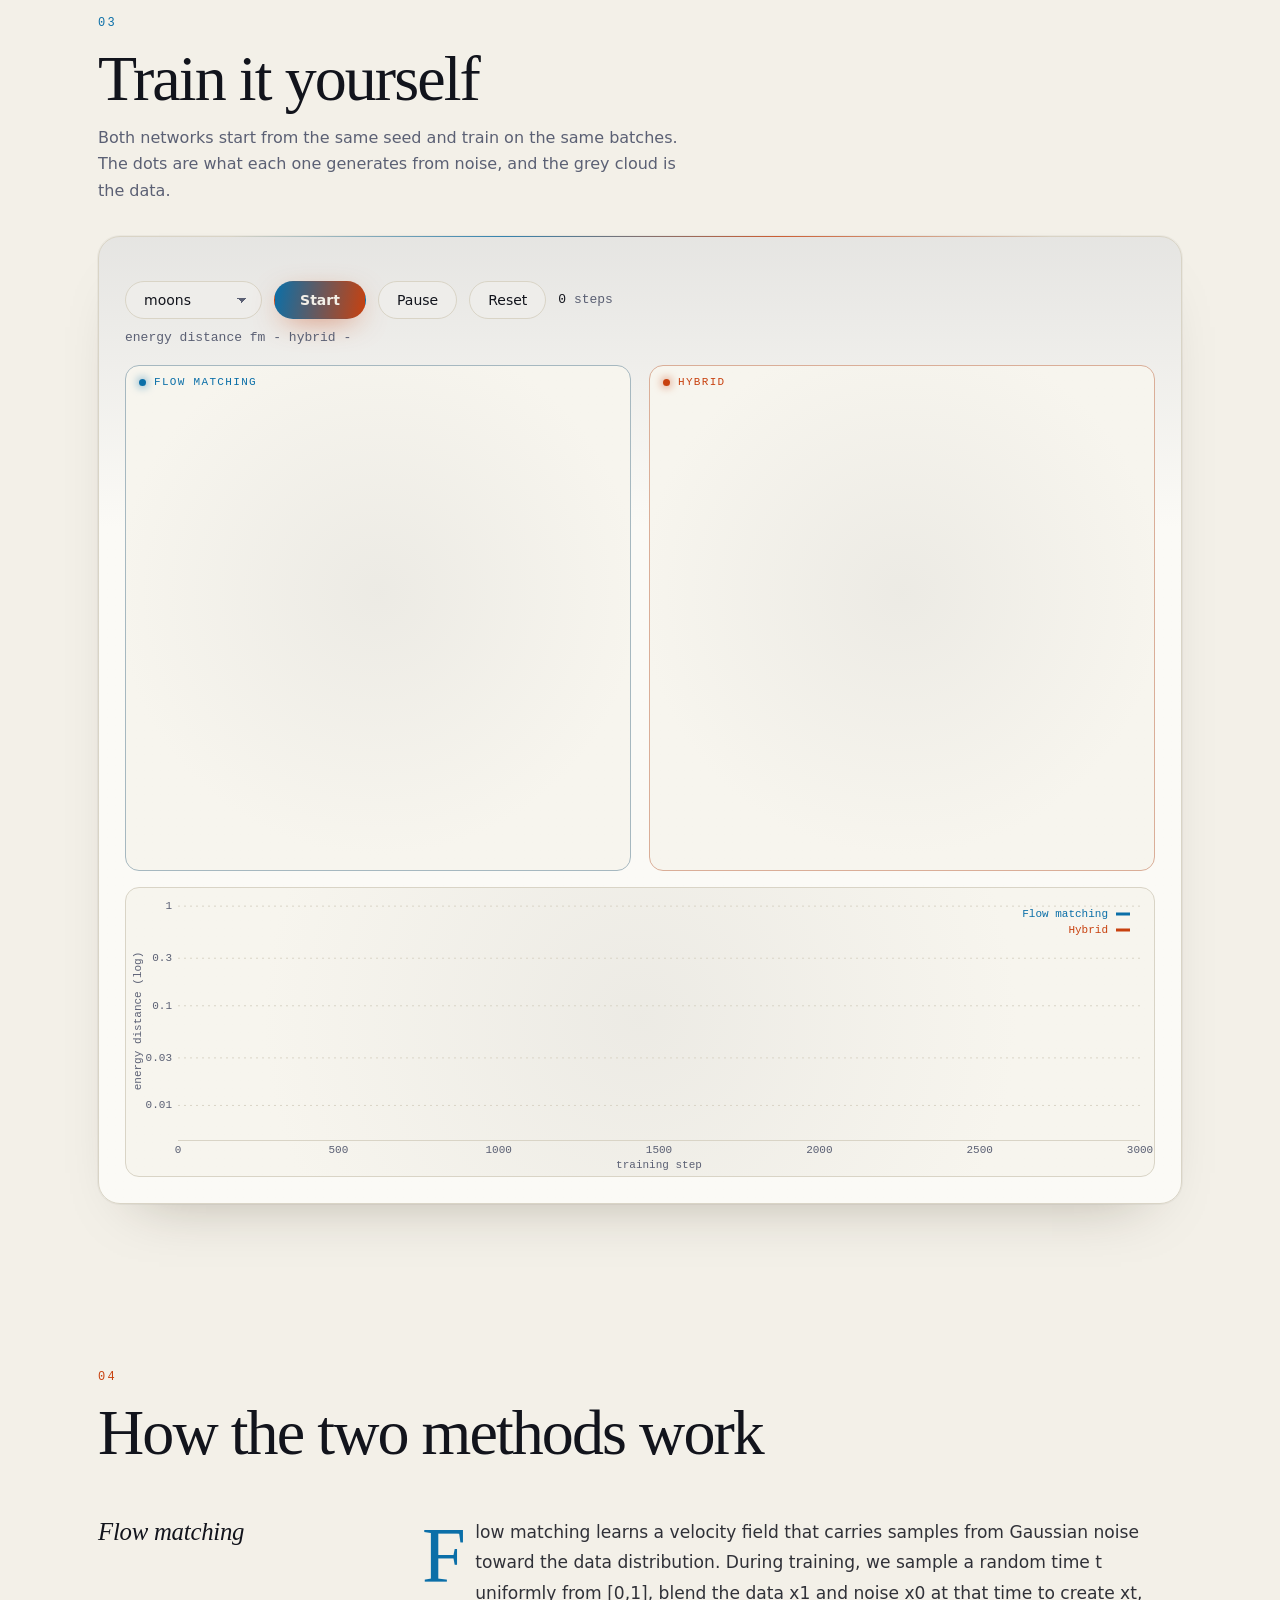
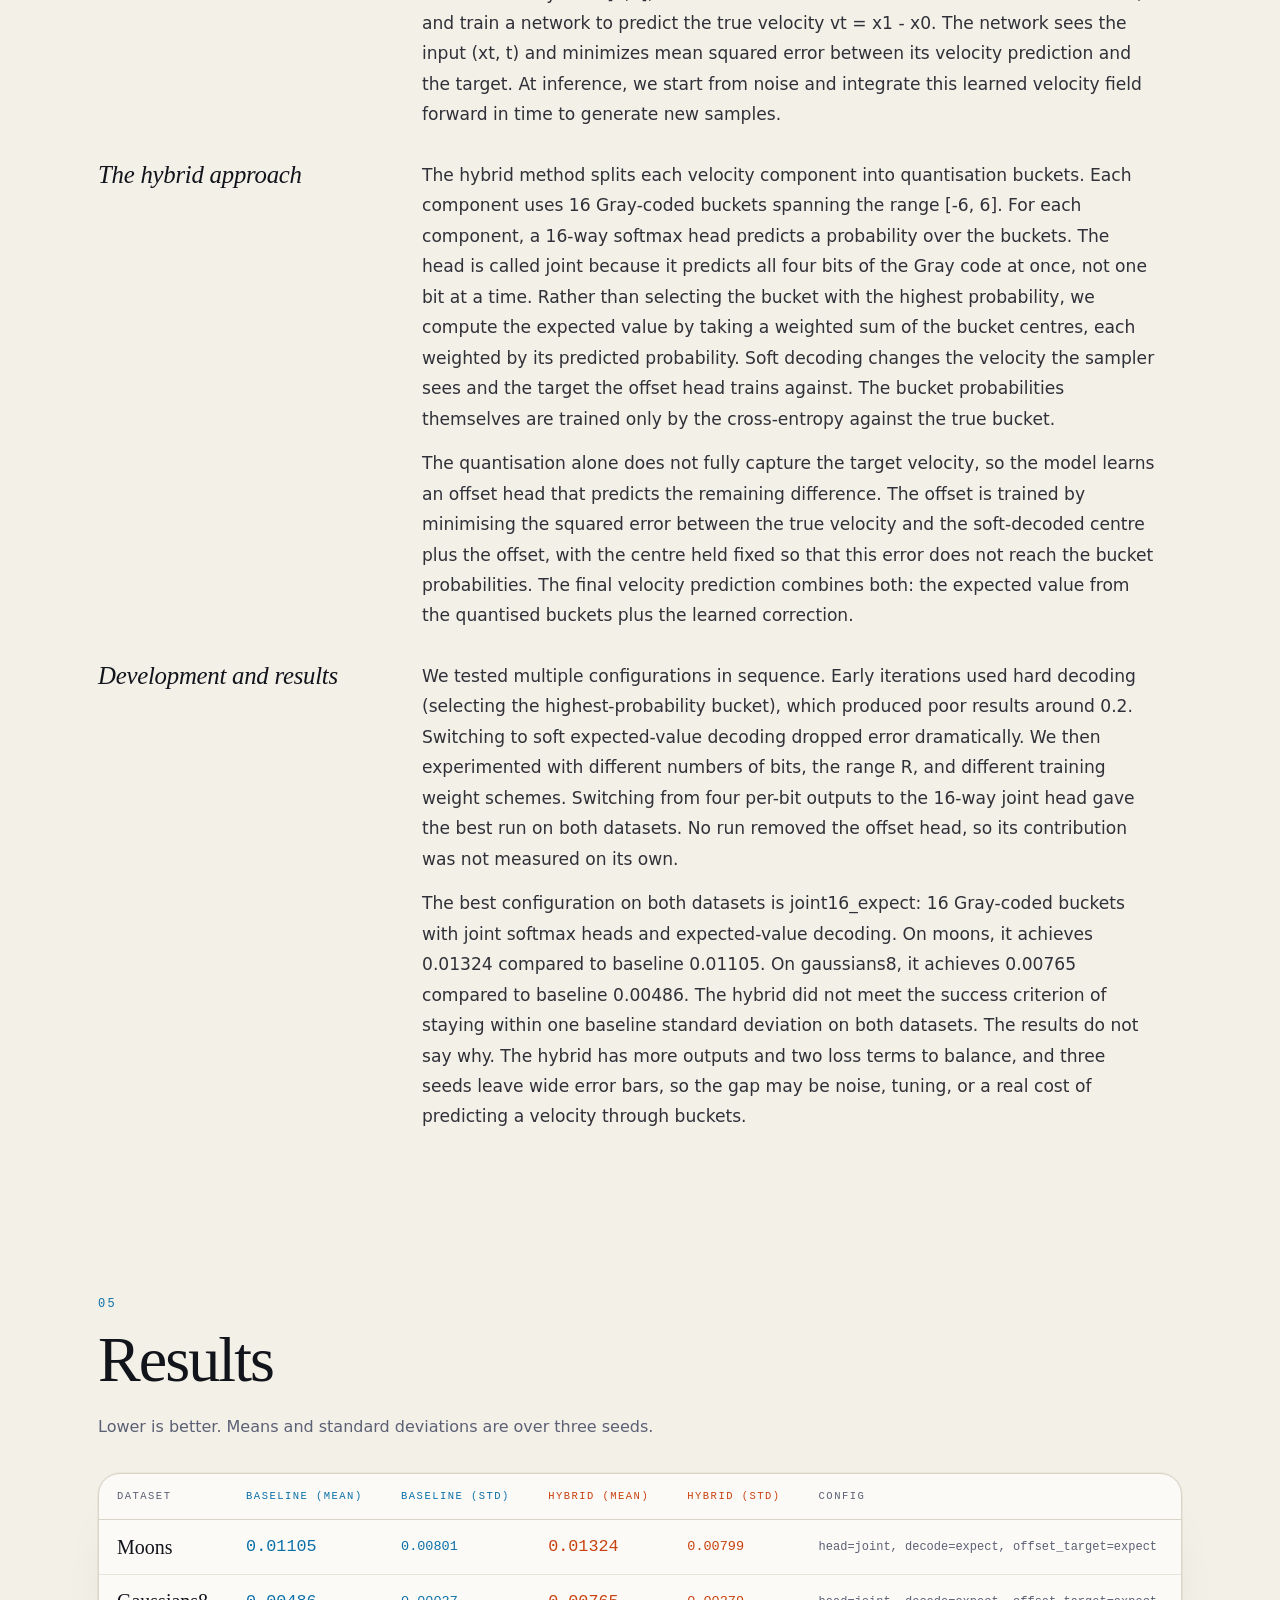
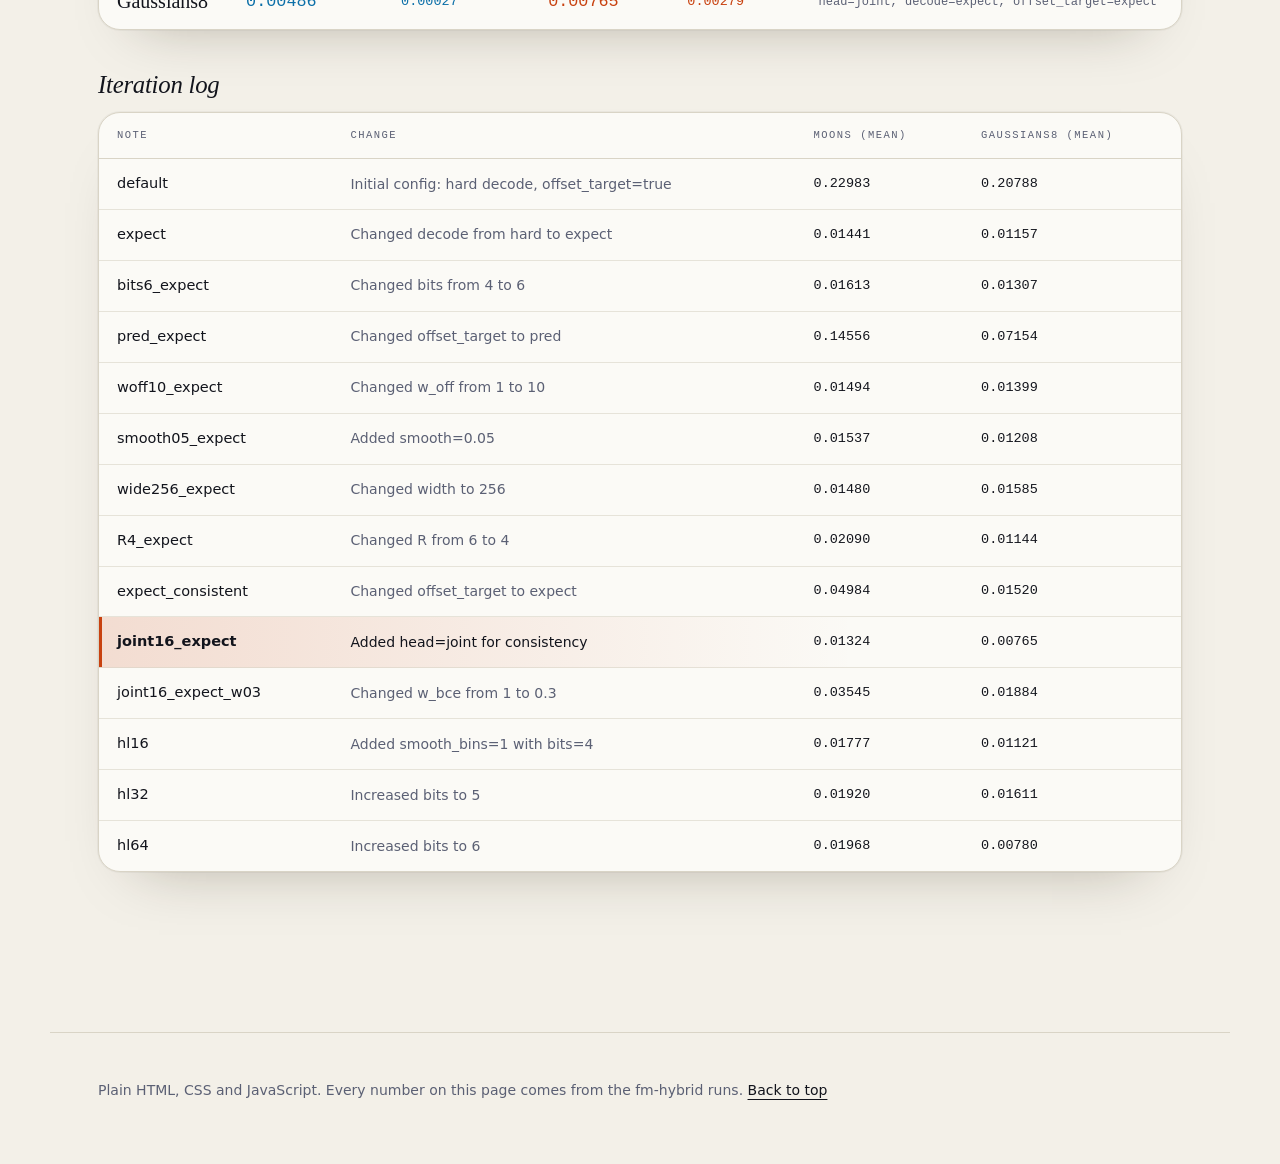
==== commit 383c91dc: "hero as pool balls with random strikes and slower cycle; theme toggle; nav above all sections; moons" ====
--- a/index.html
+++ b/index.html
@@ -9,24 +9,25 @@
 <link rel="stylesheet" href="css/style.css">
 <script defer src="js/site.js"></script>
 <script defer src="js/flow.js"></script>
-<script defer src="js/quant.js"></script>
+<script defer src="js/buckets.js"></script>
 <script defer src="js/train-widget.js"></script>
 </head>
 <body>
 <div class="progress" aria-hidden="true"></div>
+<nav class="site-nav" aria-label="Sections">
+<a href="#flow">Flow</a>
+<a href="#quant">Quantisation</a>
+<a href="#train">Training</a>
+<a href="#methods">Methods</a>
+<a href="#results">Results</a>
+<button class="theme-toggle" type="button" aria-label="Switch between light and dark">&#9681;</button>
+</nav>
 <header id="top">
 <canvas class="hero-canvas" aria-hidden="true"></canvas>
 <div class="hero-inner">
 <p class="eyebrow"><span class="dot fm"></span>baseline <span class="vs">against</span> <span class="dot hy"></span>hybrid</p>
 <h1>Flow matching with a <em>quantised</em> velocity head</h1>
 <p class="lede">Two networks learn to push Gaussian noise onto a target shape. One predicts velocity directly. The other first picks one of sixteen buckets per component, then adds a small correction. Watch them move, look inside the buckets, and train both in your browser.</p>
-<nav aria-label="Sections">
-<a href="#flow">Flow</a>
-<a href="#quant">Quantisation</a>
-<a href="#train">Training</a>
-<a href="#methods">Methods</a>
-<a href="#results">Results</a>
-</nav>
 </div>
 <a class="scroll-cue" href="#flow" aria-label="Scroll to the first section"><span></span></a>
 </header>
--- a/css/style.css
+++ b/css/style.css
@@ -17,6 +17,25 @@
     color-scheme: light;
   }
 }
+html[data-theme="dark"] { color-scheme: dark;
+  --bg: #07080d; --bg-2: #0d0f18; --surface: #10131d; --text: #eef0f6; --muted: #8a91a6; --faint: #4a5066;
+  --fm: #5ad1ff; --hybrid: #ff7a45; --border: #222736; --canvas-bg: #090b12;
+  --radius: 22px;
+  --font: "Inter", system-ui, -apple-system, "Segoe UI", Roboto, sans-serif;
+  --display: "Iowan Old Style", "Palatino Linotype", Palatino, "URW Palladio L", P052, "Book Antiqua", Georgia, serif;
+  --mono: ui-monospace, "JetBrains Mono", "SF Mono", Menlo, Consolas, monospace;
+  --ease: cubic-bezier(.2, .7, .1, 1);
+  --glow: 0 0 0 1px color-mix(in oklab, var(--text) 6%, transparent), 0 30px 80px -40px rgb(0 0 0 / .8);
+  color-scheme: dark;
+}
+html[data-theme="light"] { color-scheme: light;
+    --bg: #f3f0e8; --bg-2: #ebe7dc; --surface: #fbfaf6; --text: #12141c; --muted: #5b6074; --faint: #a7a99f;
+    --fm: #0b6fa8; --hybrid: #c8410f; --border: #d9d4c6; --canvas-bg: #f7f5ee;
+    --glow: 0 0 0 1px rgb(0 0 0 / .04), 0 30px 60px -40px rgb(40 30 10 / .35);
+    color-scheme: light;
+}
+.theme-toggle { font: 500 13px/1 var(--font); color: var(--muted); background: none; border: 0; padding: 8px 12px; border-radius: 999px; cursor: pointer; }
+.theme-toggle:hover { color: var(--text); background: color-mix(in oklab, var(--text) 9%, transparent); }
 * { box-sizing: border-box; }
 html { scroll-behavior: smooth; -webkit-text-size-adjust: 100%; }
 body {
@@ -67,17 +86,17 @@
 .lede { max-width: 60ch; color: var(--muted); font-size: clamp(1rem, 1.25vw, 1.15rem); margin: 0 0 32px; text-wrap: pretty; }
 header .lede { margin-top: 30px; color: color-mix(in oklab, var(--text) 72%, var(--bg)); }
 
-#top nav {
-  position: fixed; top: 14px; left: 50%; transform: translateX(-50%); z-index: 20;
+.site-nav {
+  position: fixed; top: 14px; left: 50%; transform: translateX(-50%); z-index: 1000;
   display: flex; gap: 2px; padding: 5px; border-radius: 999px; max-width: calc(100vw - 20px); overflow-x: auto; scrollbar-width: none;
   background: color-mix(in oklab, var(--bg) 62%, transparent); border: 1px solid color-mix(in oklab, var(--text) 10%, transparent);
   backdrop-filter: blur(14px) saturate(1.4); -webkit-backdrop-filter: blur(14px) saturate(1.4);
 }
-#top nav a {
+.site-nav a {
   font: 500 12.5px/1 var(--font); text-decoration: none; color: var(--muted); padding: 9px 14px; border-radius: 999px;
   white-space: nowrap; transition: color .25s, background .25s;
 }
-#top nav a:hover, #top nav a.here { color: var(--text); background: color-mix(in oklab, var(--text) 9%, transparent); }
+.site-nav a:hover, .site-nav a.here { color: var(--text); background: color-mix(in oklab, var(--text) 9%, transparent); }
 .scroll-cue {
   position: absolute; left: 50%; bottom: 22px; width: 1px; height: 54px; overflow: hidden;
   background: color-mix(in oklab, var(--text) 14%, transparent);
@@ -252,7 +271,7 @@
   .duo, .train-row { grid-template-columns: 1fr; }
   .range { flex-basis: 100%; order: 3; }
   header#top { padding-bottom: 96px; }
-  #top nav a { padding: 8px 7px; font-size: 11.5px; }
+  .site-nav a { padding: 8px 7px; font-size: 11.5px; }
 }
 @media (prefers-reduced-motion: reduce) {
   html { scroll-behavior: auto; }
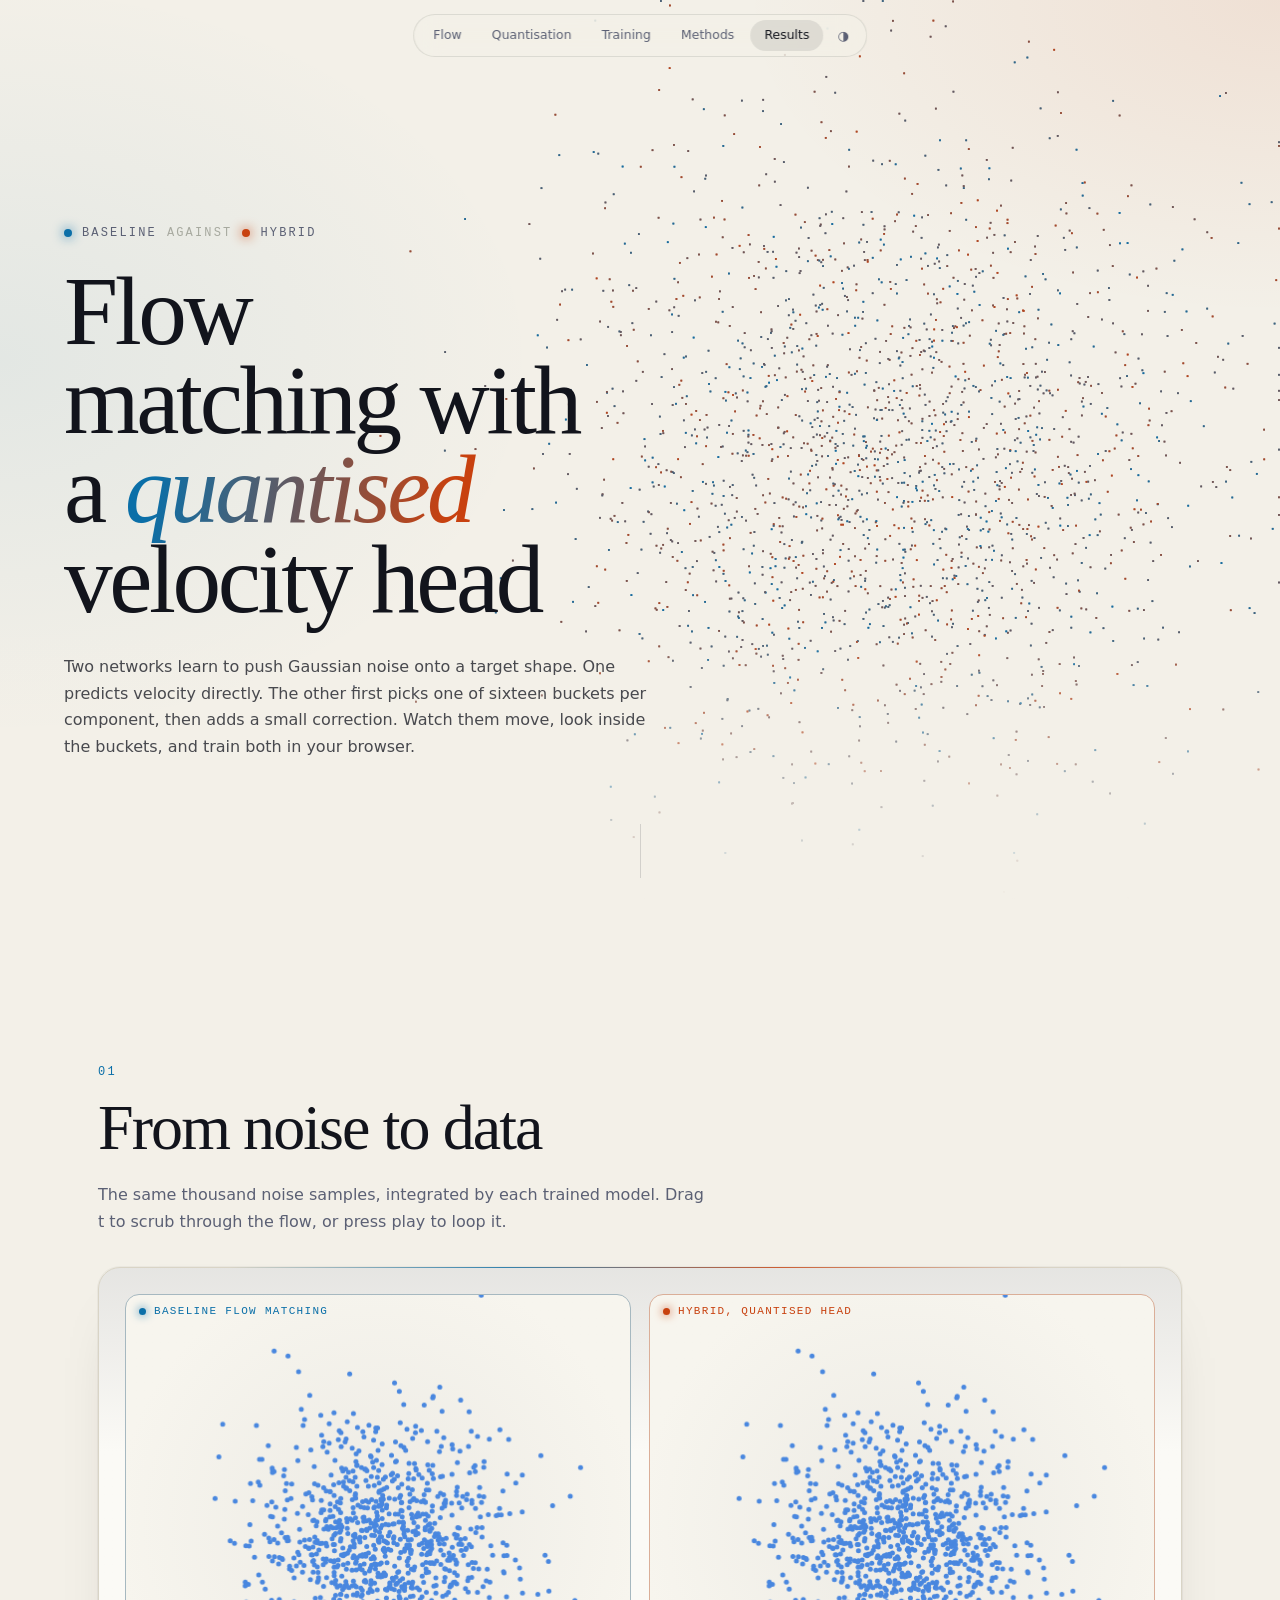
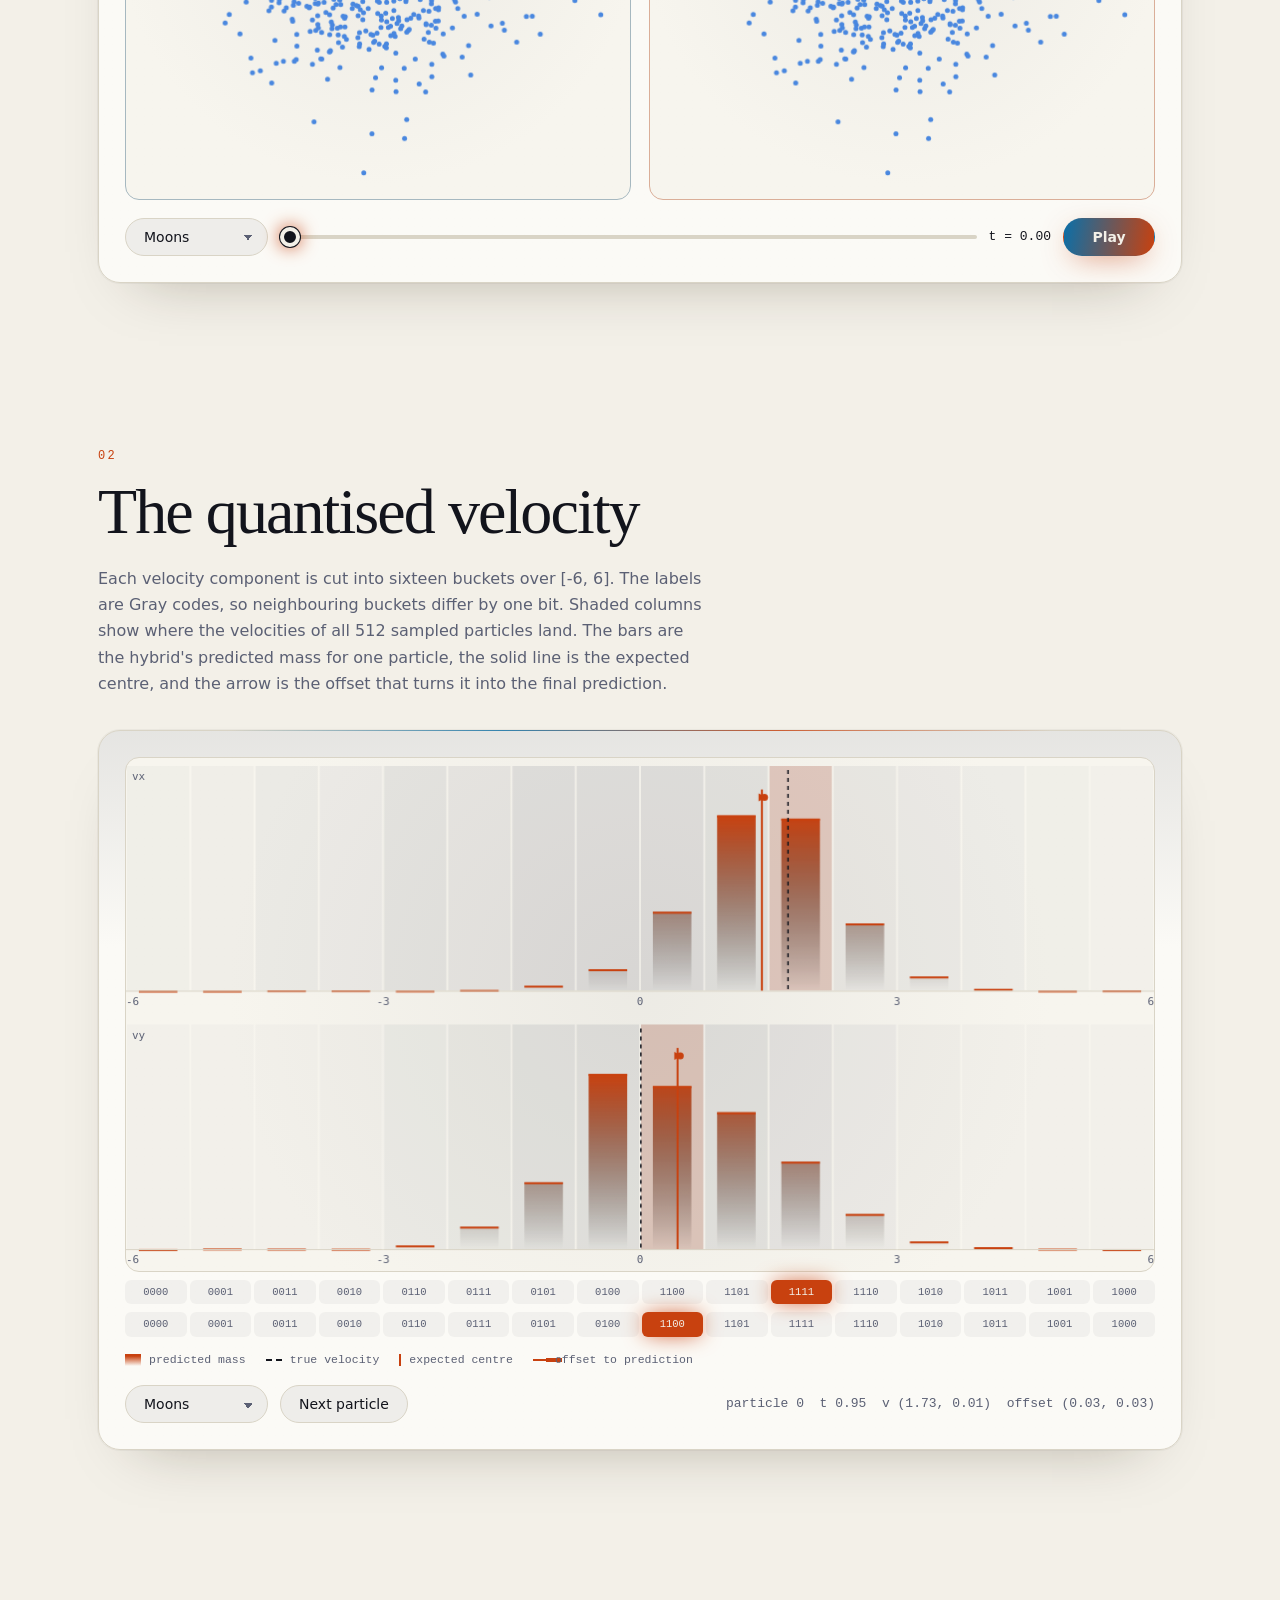
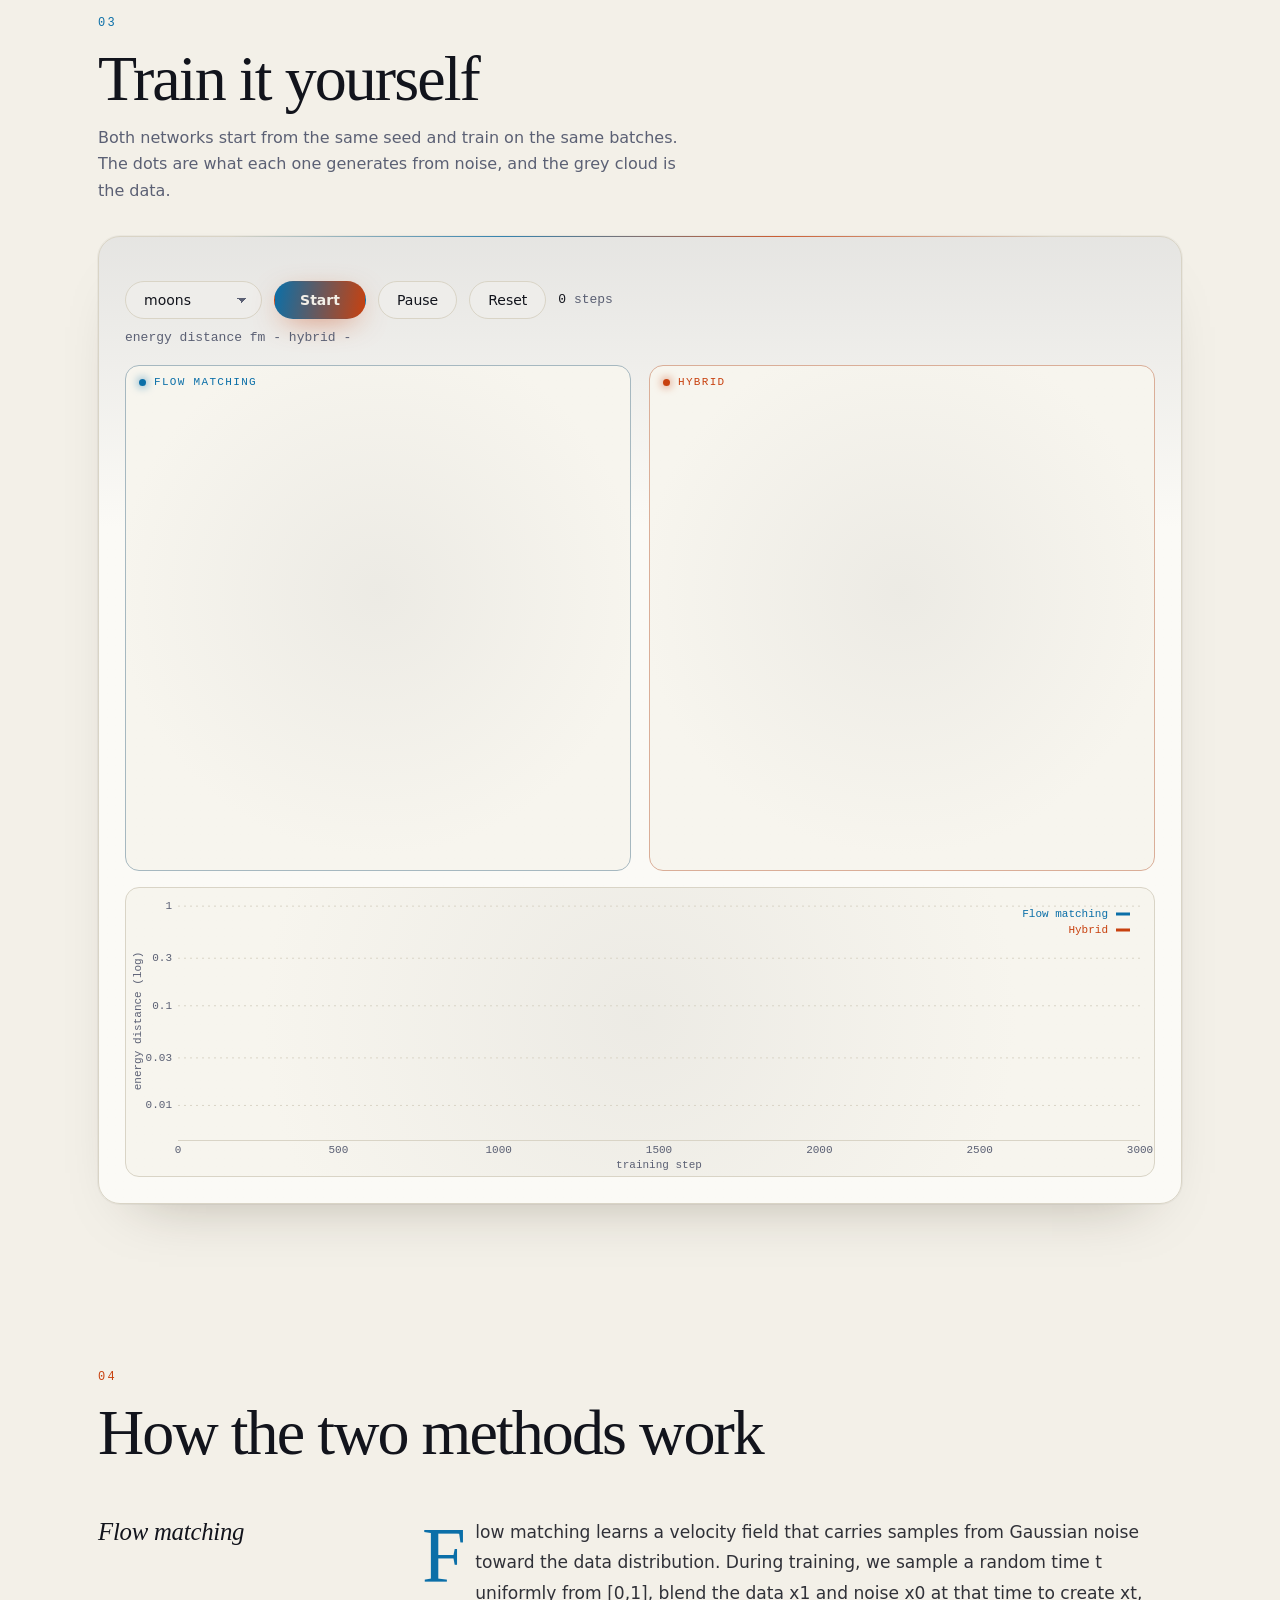
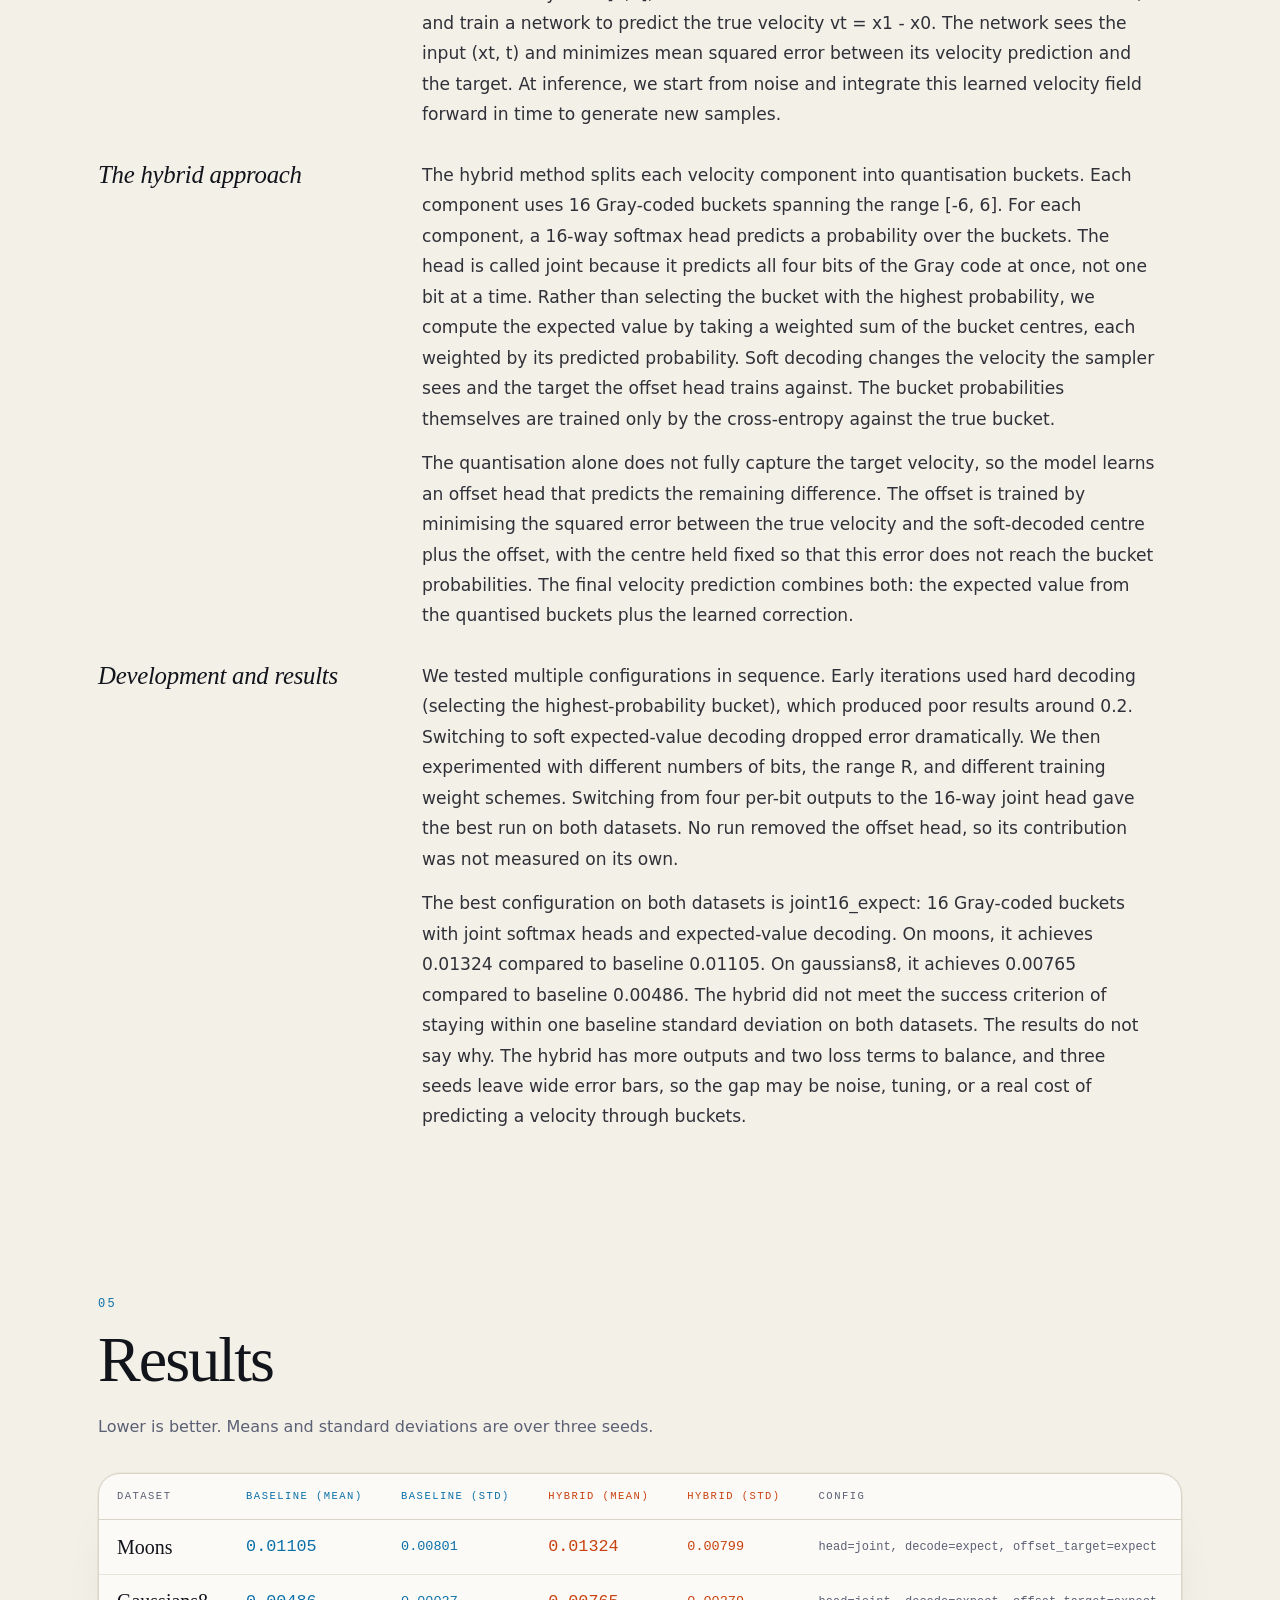
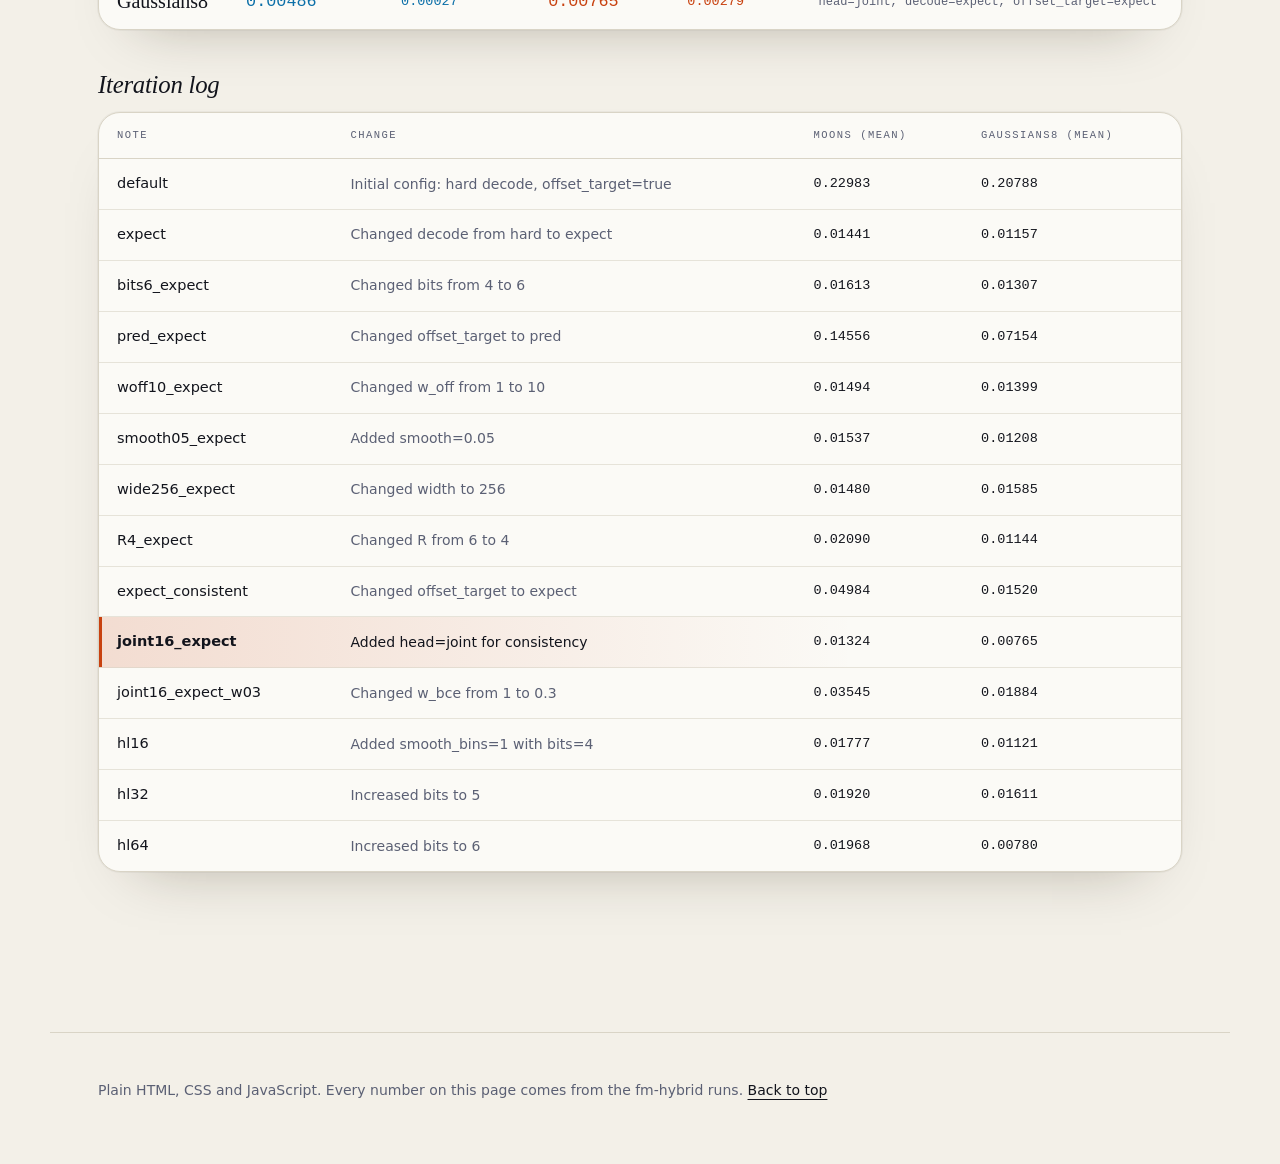
==== commit c004a09c: "cache-bust 48f1d84" ====
--- a/index.html
+++ b/index.html
@@ -6,11 +6,11 @@
 <meta name="viewport" content="width=device-width, initial-scale=1">
 <meta name="color-scheme" content="dark light">
 <meta name="description" content="Flow matching against a hybrid with a quantised velocity head, with live animations and in-browser training.">
-<link rel="stylesheet" href="css/style.css">
-<script defer src="js/site.js"></script>
-<script defer src="js/flow.js"></script>
-<script defer src="js/buckets.js"></script>
-<script defer src="js/train-widget.js"></script>
+<link rel="stylesheet" href="css/style.css?v=48f1d84">
+<script defer src="js/site.js?v=48f1d84"></script>
+<script defer src="js/flow.js?v=48f1d84"></script>
+<script defer src="js/buckets.js?v=48f1d84"></script>
+<script defer src="js/train-widget.js?v=48f1d84"></script>
 </head>
 <body>
 <div class="progress" aria-hidden="true"></div>
